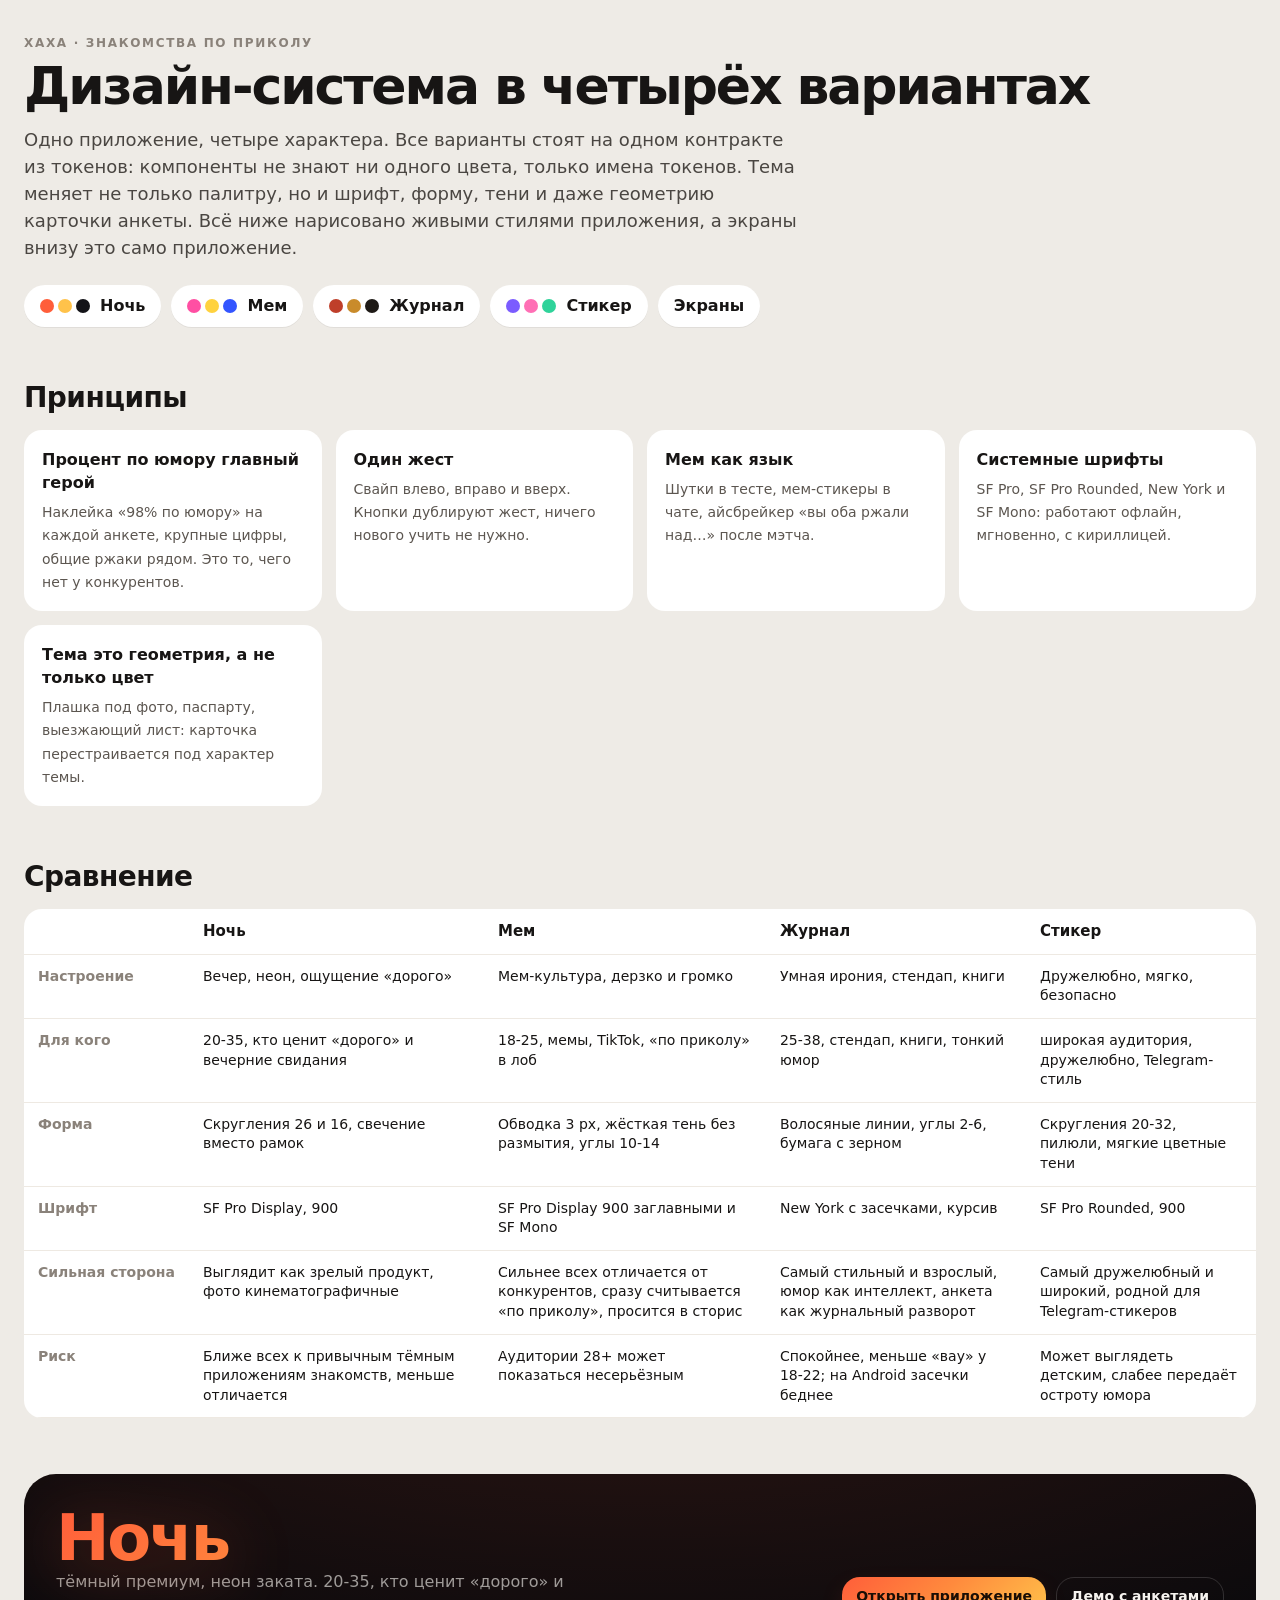
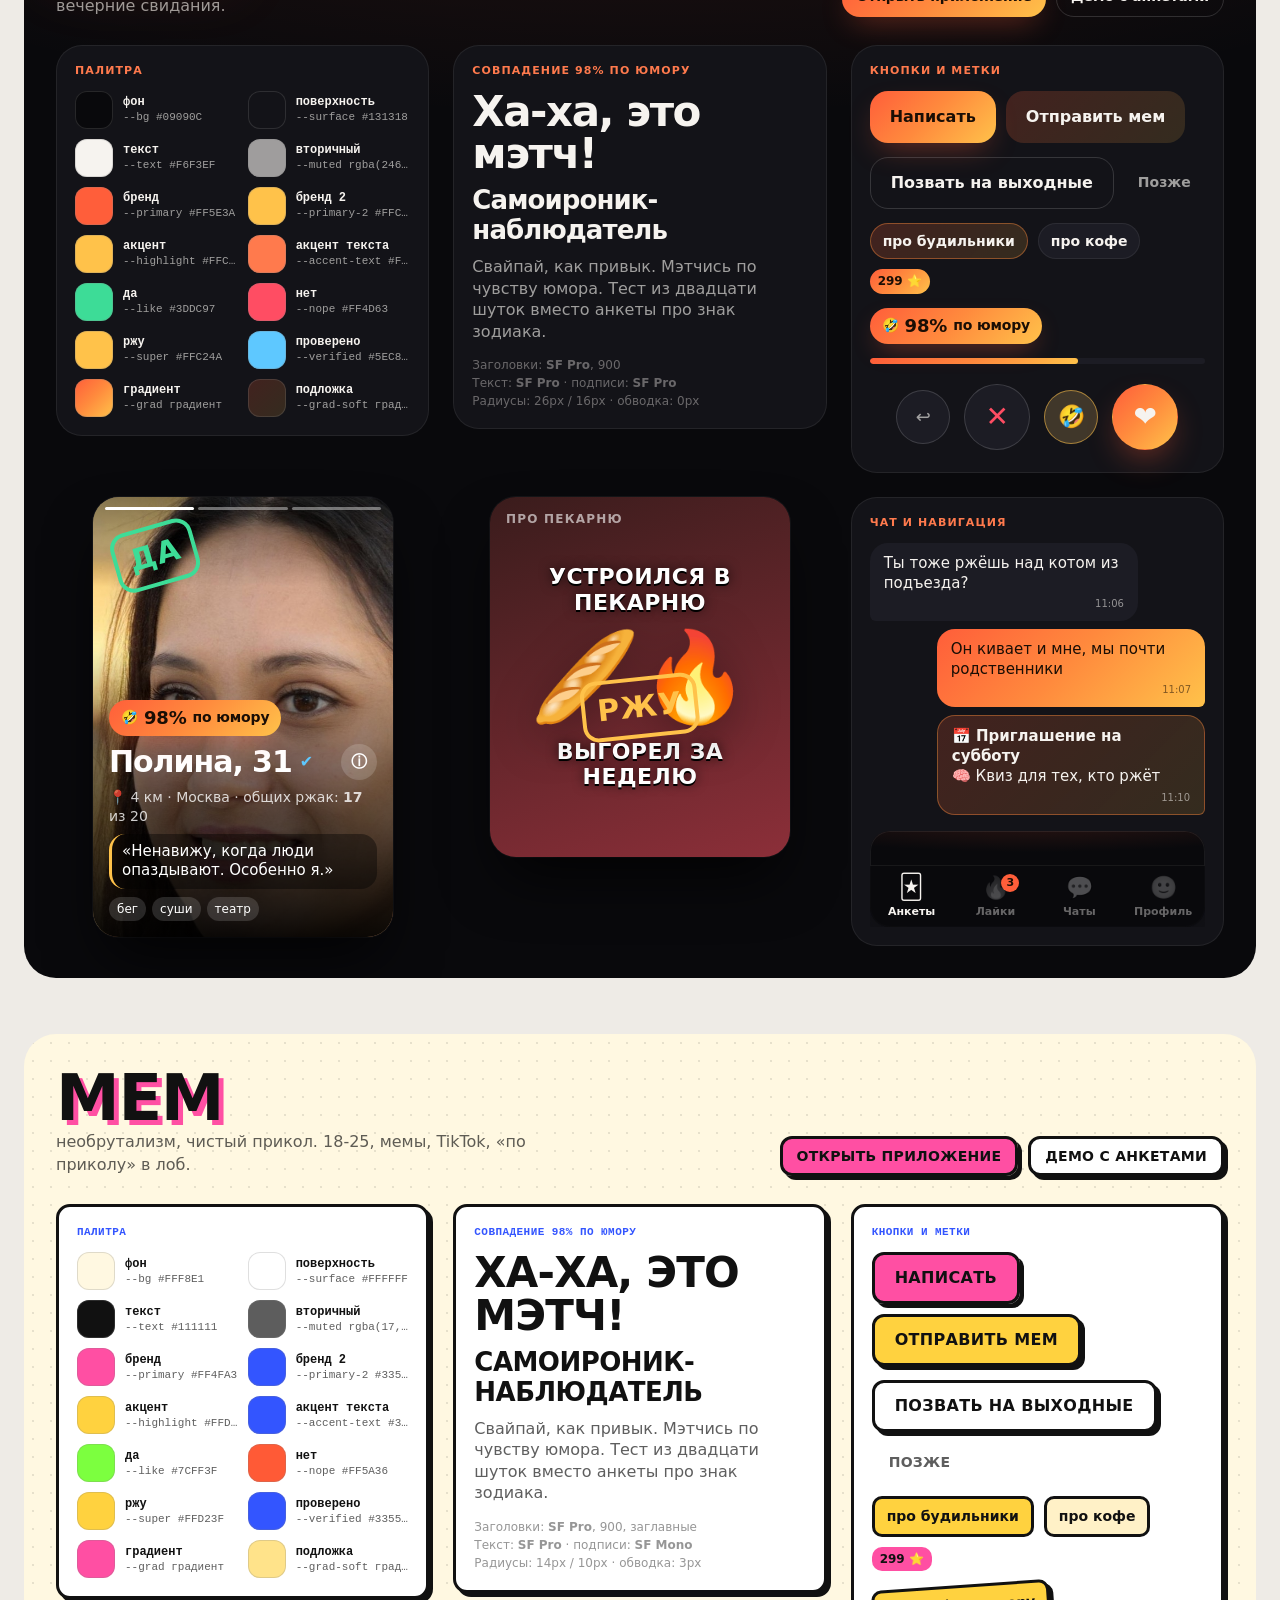
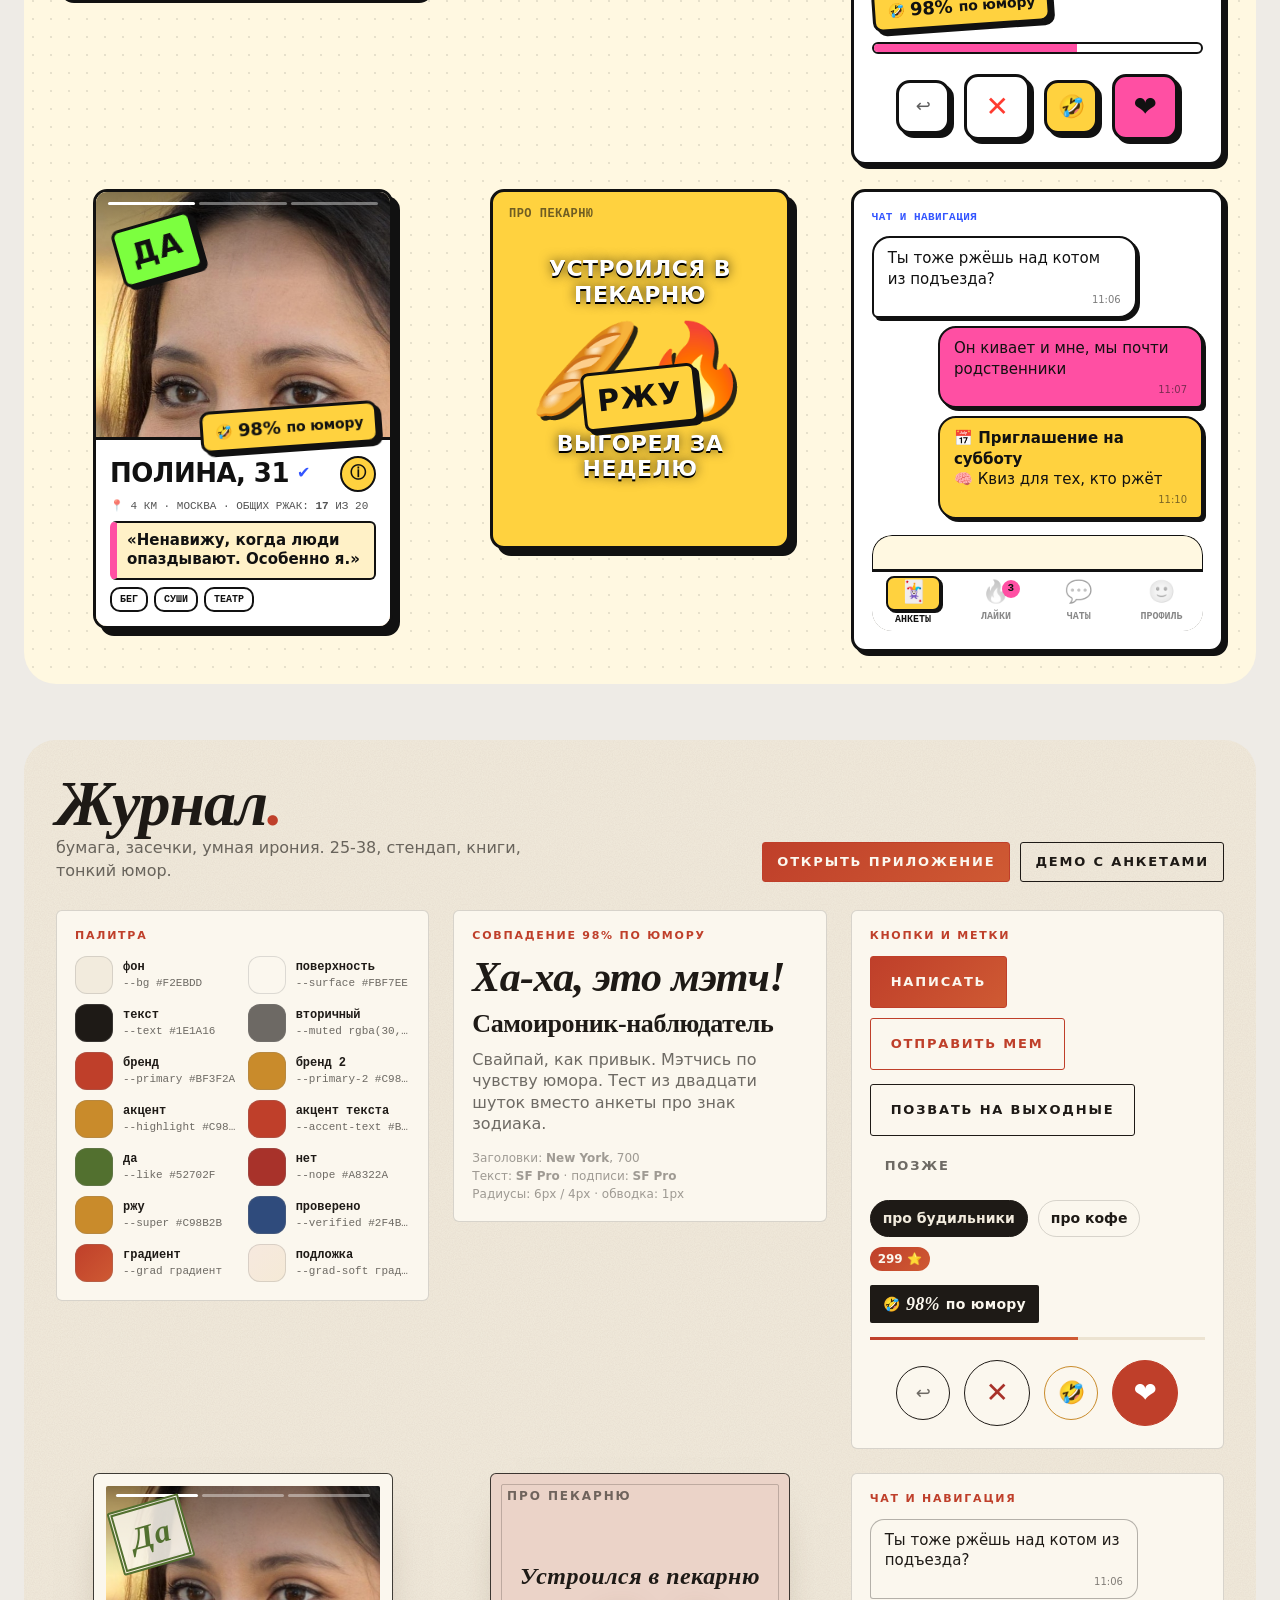
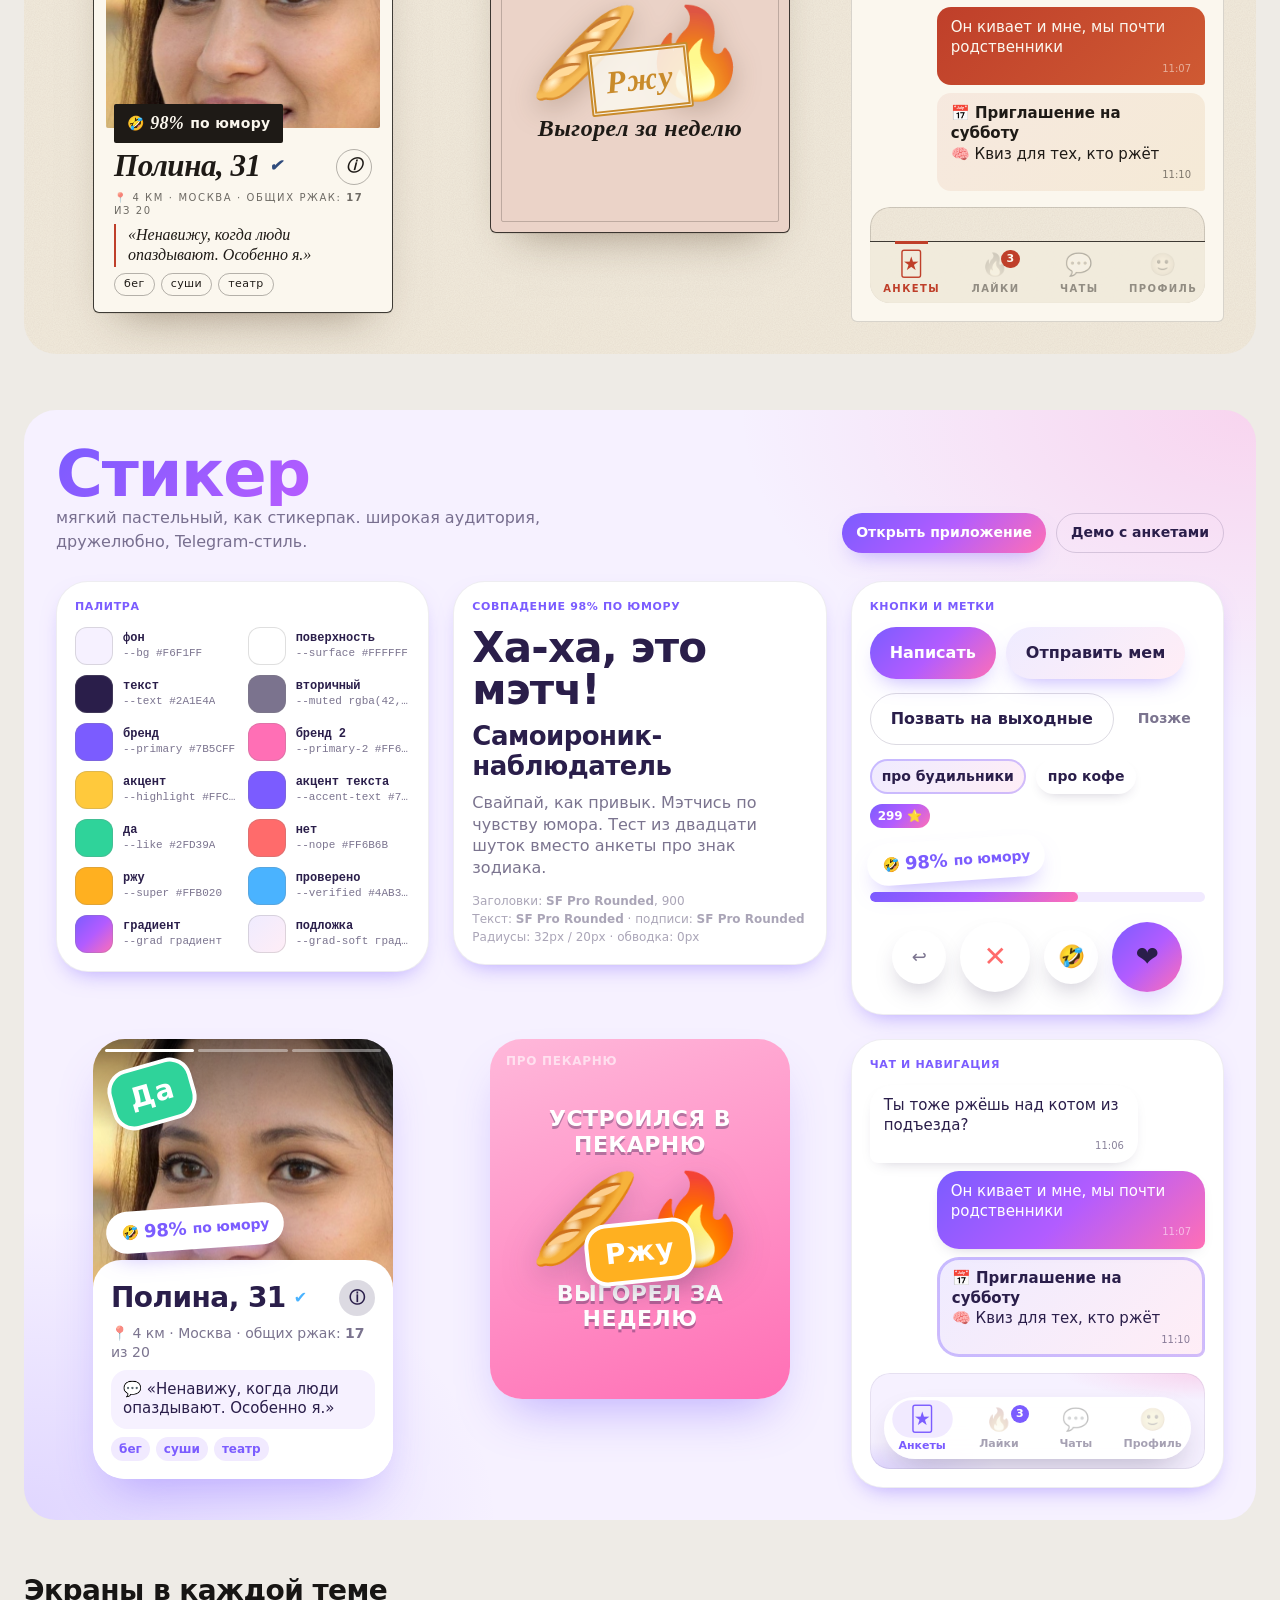
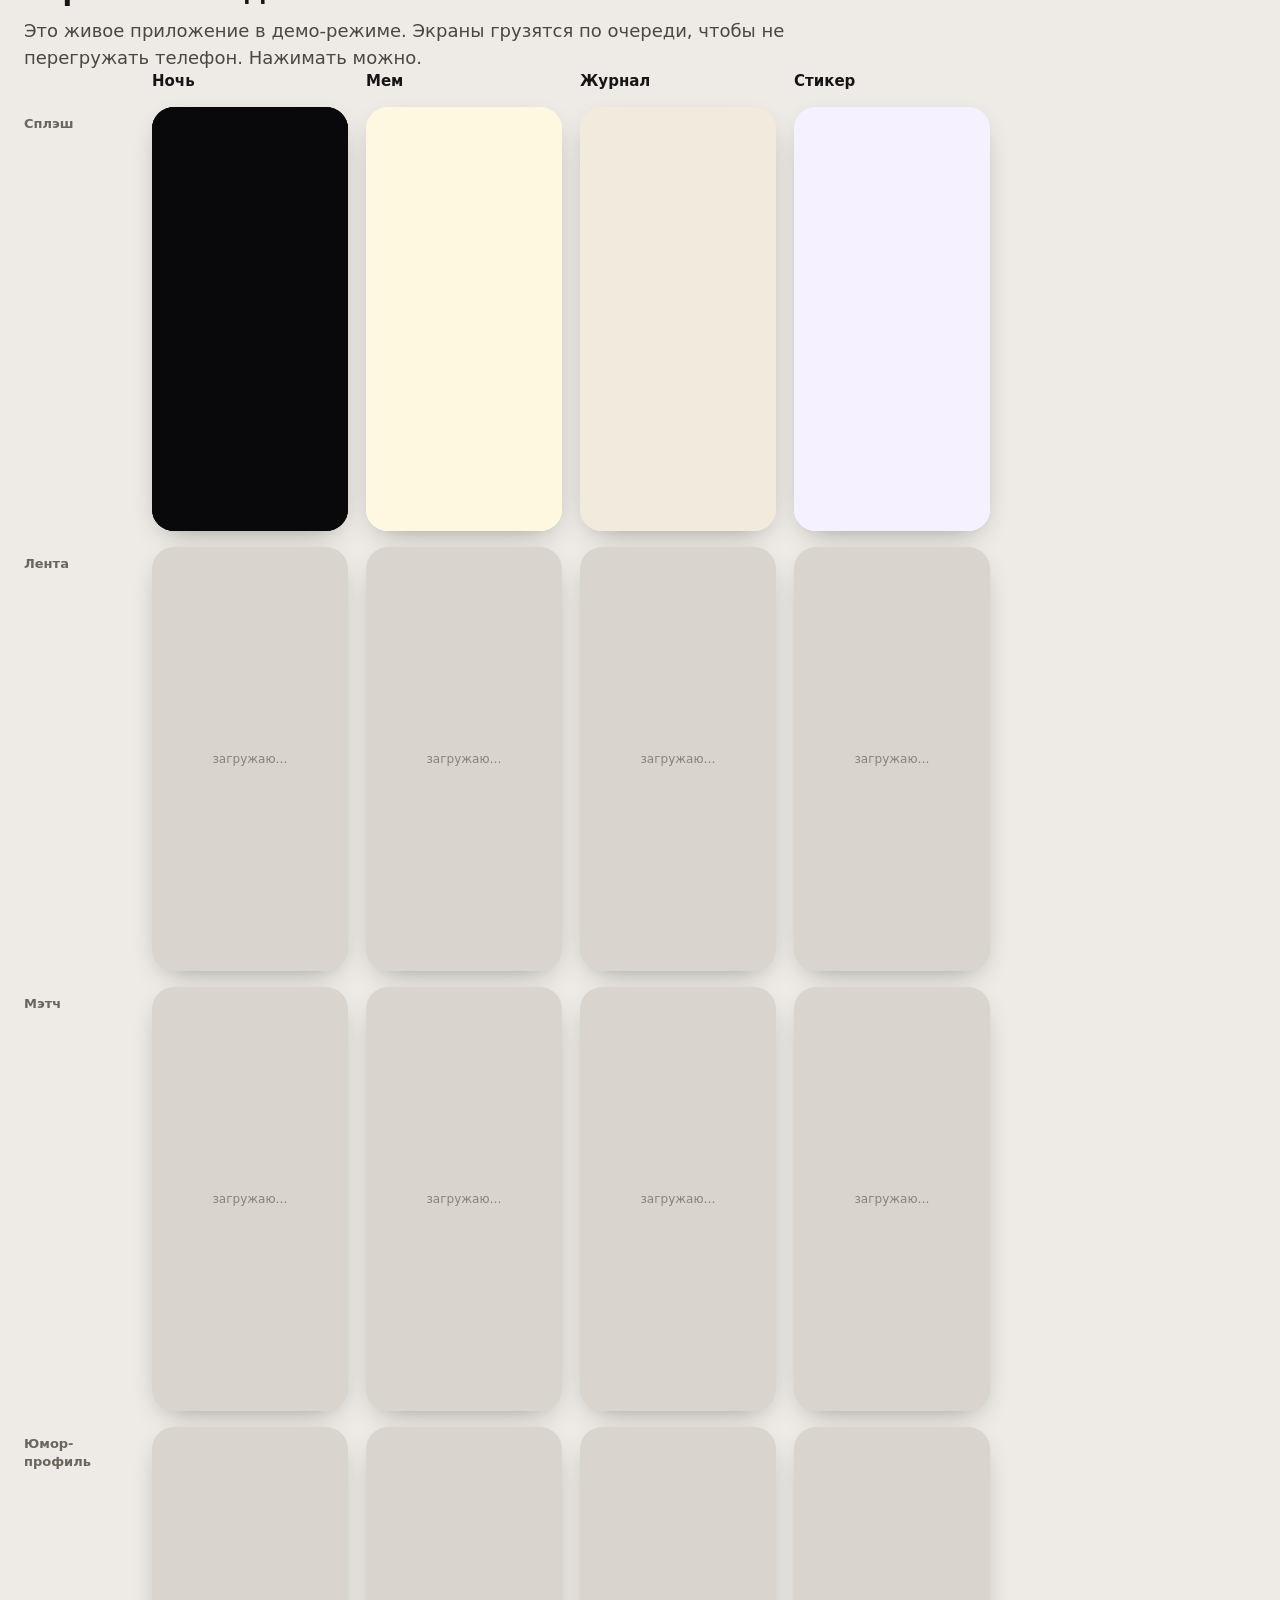
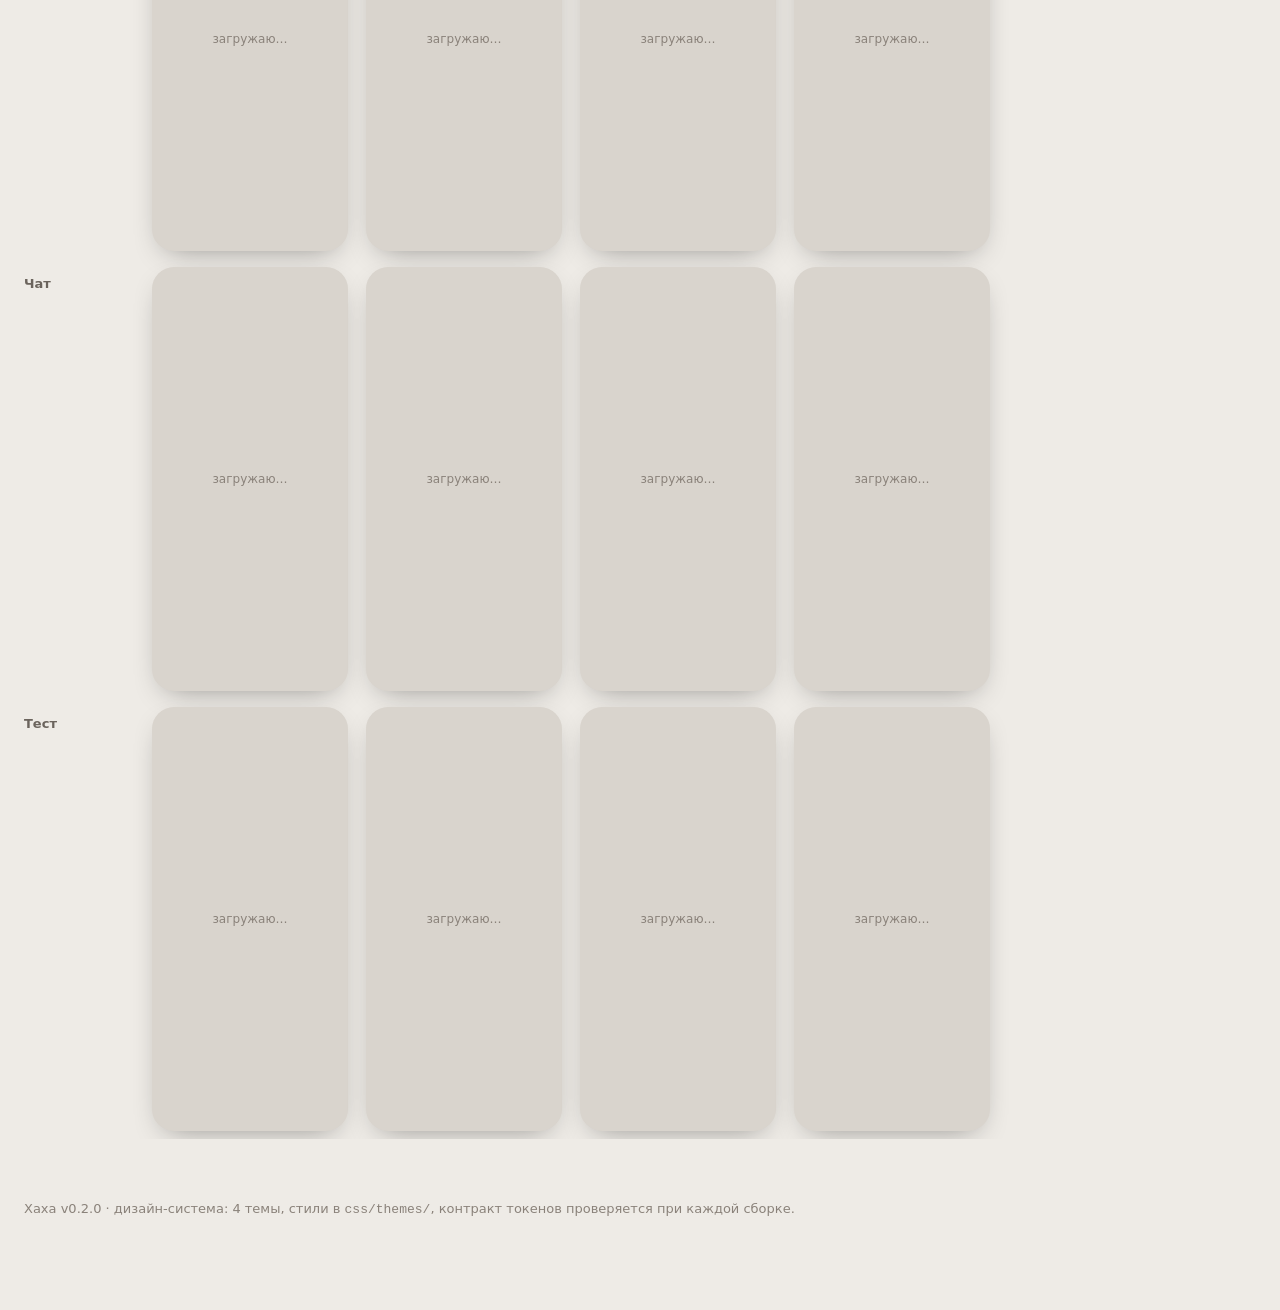
==== design.html @ 16ded565 "Хаха: прототип от 2026-09-23 11:52" ====
<!doctype html>
<html lang="ru" data-theme-auto="off">
<head>
<meta charset="utf-8">
<meta name="viewport" content="width=device-width, initial-scale=1">
<meta name="color-scheme" content="light">
<meta name="app-version" content="0.2.0">
<title>Хаха: дизайн-система</title>
<link rel="stylesheet" href="css/app.css">
<link rel="stylesheet" href="css/themes/night.css">
<link rel="stylesheet" href="css/themes/meme.css">
<link rel="stylesheet" href="css/themes/journal.css">
<link rel="stylesheet" href="css/themes/sticker.css">
<script src="js/theme.js"></script>
<style>
  /* Страница-витрина: сама страница нейтральная, темы живут на вложенных блоках [data-theme] */
  html, body { height: auto !important; overflow: auto !important; background: #EEEBE6; color: #171514; font-family: -apple-system, BlinkMacSystemFont, "SF Pro Text", "Inter", "Segoe UI", Roboto, system-ui, sans-serif; }
  .sg { max-width: 1320px; margin: 0 auto; padding: 36px 24px 90px; }
  .sg-head .kicker { font: 700 12px/1.2 -apple-system, system-ui, sans-serif; letter-spacing: 0.14em; text-transform: uppercase; color: #8A827A; }
  .sg-head .title { font: 900 52px/1 -apple-system, BlinkMacSystemFont, "SF Pro Display", system-ui, sans-serif; letter-spacing: -0.04em; margin: 10px 0 0; }
  .sg-lead { font-size: 18px; color: #4A4642; max-width: 780px; margin-top: 14px; line-height: 1.5; }
  .sg-nav { display: flex; flex-wrap: wrap; gap: 10px; margin-top: 24px; }
  .sg-nav a { display: inline-flex; align-items: center; gap: 10px; padding: 10px 16px; border-radius: 999px; background: #fff; color: inherit; text-decoration: none; font-weight: 700; box-shadow: 0 1px 0 rgba(0,0,0,.06); }
  .sg-nav a i { width: 14px; height: 14px; border-radius: 50%; display: inline-block; margin-left: -6px; box-shadow: 0 0 0 2px #fff; }
  .sg-nav a i:first-child { margin-left: 0; }
  .sg-block { margin-top: 56px; }
  .sg-h { font: 800 28px/1.1 -apple-system, BlinkMacSystemFont, "SF Pro Display", system-ui, sans-serif; letter-spacing: -0.02em; margin: 0 0 16px; }
  .sg-principles { display: grid; grid-template-columns: repeat(auto-fit, minmax(240px, 1fr)); gap: 14px; }
  .sg-principles div { background: #fff; border-radius: 18px; padding: 18px; line-height: 1.45; }
  .sg-principles b { display: block; font-size: 16px; margin-bottom: 6px; }
  .sg-principles span { color: #5C5650; font-size: 14px; }
  .sg-table-wrap { overflow-x: auto; background: #fff; border-radius: 18px; }
  .sg-table { border-collapse: collapse; width: 100%; min-width: 860px; font-size: 14px; line-height: 1.4; }
  .sg-table th, .sg-table td { padding: 12px 14px; text-align: left; vertical-align: top; border-bottom: 1px solid #EEE9E2; }
  .sg-table th { font-size: 12px; letter-spacing: 0.08em; text-transform: uppercase; color: #8A827A; font-weight: 700; }
  .sg-table td:first-child { color: #8A827A; font-weight: 600; white-space: nowrap; }
  .sg-table thead th { color: #171514; font-size: 15px; letter-spacing: 0; text-transform: none; }

  /* Блок одной темы */
  .sg-theme { margin-top: 56px; border-radius: 32px; padding: 32px; background-color: var(--bg); background-image: var(--bg-art); background-size: var(--bg-art-size, auto); color: var(--text); font-family: var(--font-body); overflow: hidden; }
  .sg-theme-head { display: flex; flex-wrap: wrap; align-items: flex-end; justify-content: space-between; gap: 16px; }
  .sg-theme-head .logo { font-size: 64px; }
  .sg-theme-head .meta { color: var(--muted); max-width: 520px; line-height: 1.45; }
  .sg-theme-head .open { display: flex; gap: 10px; flex-wrap: wrap; }
  .sg-grid { display: grid; grid-template-columns: repeat(auto-fit, minmax(290px, 1fr)); gap: 24px; margin-top: 28px; align-items: start; }
  .sg-card { background: var(--surface); border: max(1px, var(--bw)) solid var(--edge); border-radius: var(--radius); padding: 18px; box-shadow: var(--shadow-btn); }
  .sg-card > .eyebrow { display: block; font-size: 11px; font-weight: 800; color: var(--accent-text); margin-bottom: 12px; }
  .sg-swatches { display: grid; grid-template-columns: repeat(2, 1fr); gap: 10px; }
  .sg-sw { display: flex; align-items: center; gap: 10px; min-width: 0; }
  .sg-sw i { width: 38px; height: 38px; flex: none; border-radius: 12px; box-shadow: inset 0 0 0 1px rgba(128, 128, 128, 0.25); }
  .sg-sw > div { min-width: 0; }
  .sg-sw b { display: block; font-size: 12px; font-family: ui-monospace, "SF Mono", Menlo, monospace; font-weight: 600; }
  .sg-sw code { display: block; font-size: 11px; color: var(--muted); white-space: nowrap; overflow: hidden; text-overflow: ellipsis; font-family: ui-monospace, "SF Mono", Menlo, monospace; }
  .sg-spec h1 { font-size: 42px; line-height: 1.02; }
  .sg-spec h2 { font-size: 26px; margin-top: 10px; }
  .sg-spec p { margin-top: 10px; color: var(--muted); }
  .sg-spec .fonts { margin-top: 14px; font-size: 12px; color: var(--faint); line-height: 1.5; }
  .sg-row { display: flex; flex-wrap: wrap; gap: 10px; align-items: center; margin-bottom: 14px; }
  .sg-deck { position: relative; width: 100%; max-width: 300px; height: 440px; margin: 0 auto; }
  .sg-deck.q { height: 360px; }
  .sg-chat { display: flex; flex-direction: column; gap: 8px; }
  .sg-tabwrap { position: relative; height: 96px; border-radius: 20px; overflow: hidden; background-color: var(--bg); background-image: var(--bg-art); box-shadow: inset 0 0 0 1px var(--edge); }

  /* Матрица экранов */
  .sg-matrix-wrap { overflow-x: auto; padding-bottom: 8px; }
  .sg-matrix { display: grid; grid-template-columns: 110px repeat(4, 196px); gap: 16px 18px; align-items: start; min-width: 950px; }
  .sg-matrix .colh { font-weight: 800; font-size: 15px; display: flex; align-items: center; gap: 8px; }
  .sg-matrix .rowh { font-size: 13px; color: #6B645D; font-weight: 700; padding-top: 8px; }
  .sg-shot { position: relative; width: 196px; height: 424px; border-radius: 22px; overflow: hidden; background: #D9D4CD; box-shadow: 0 10px 30px -14px rgba(0, 0, 0, 0.45); }
  .sg-shot iframe { position: absolute; left: 0; top: 0; width: 390px; height: 844px; border: 0; transform: scale(0.5026); transform-origin: 0 0; }
  .sg-shot .wait { position: absolute; inset: 0; display: grid; place-items: center; color: #8A827A; font-size: 12px; }
  .sg-foot { margin-top: 60px; color: #8A827A; font-size: 13px; line-height: 1.6; }
  @media (max-width: 640px) { .sg-head .title { font-size: 38px; } .sg-theme { padding: 20px; border-radius: 24px; } }
</style>
</head>
<body>
<main class="sg">
  <header class="sg-head">
    <div class="kicker">Хаха · знакомства по приколу</div>
    <div class="title">Дизайн-система в четырёх вариантах</div>
    <p class="sg-lead">Одно приложение, четыре характера. Все варианты стоят на одном контракте из токенов: компоненты не знают ни одного цвета, только имена токенов. Тема меняет не только палитру, но и шрифт, форму, тени и даже геометрию карточки анкеты. Всё ниже нарисовано живыми стилями приложения, а экраны внизу это само приложение.</p>
    <nav class="sg-nav" id="sg-nav"></nav>
  </header>

  <section class="sg-block">
    <h2 class="sg-h">Принципы</h2>
    <div class="sg-principles">
      <div><b>Процент по юмору главный герой</b><span>Наклейка «98% по юмору» на каждой анкете, крупные цифры, общие ржаки рядом. Это то, чего нет у конкурентов.</span></div>
      <div><b>Один жест</b><span>Свайп влево, вправо и вверх. Кнопки дублируют жест, ничего нового учить не нужно.</span></div>
      <div><b>Мем как язык</b><span>Шутки в тесте, мем-стикеры в чате, айсбрейкер «вы оба ржали над…» после мэтча.</span></div>
      <div><b>Системные шрифты</b><span>SF Pro, SF Pro Rounded, New York и SF Mono: работают офлайн, мгновенно, с кириллицей.</span></div>
      <div><b>Тема это геометрия, а не только цвет</b><span>Плашка под фото, паспарту, выезжающий лист: карточка перестраивается под характер темы.</span></div>
    </div>
  </section>

  <section class="sg-block">
    <h2 class="sg-h">Сравнение</h2>
    <div class="sg-table-wrap"><table class="sg-table" id="sg-compare"></table></div>
  </section>

  <div id="sg-themes"></div>

  <section class="sg-block" id="screens">
    <h2 class="sg-h">Экраны в каждой теме</h2>
    <p class="sg-lead" style="margin-top:-6px">Это живое приложение в демо-режиме. Экраны грузятся по очереди, чтобы не перегружать телефон. Нажимать можно.</p>
    <div class="sg-matrix-wrap"><div class="sg-matrix" id="sg-matrix"></div></div>
  </section>

  <footer class="sg-foot" id="sg-foot"></footer>
</main>
<script>
(function () {
  'use strict';
  const THEMES = Haha.theme.THEMES;
  const esc = (s) => String(s == null ? '' : s).replace(/[&<>"']/g, (c) => ({ '&': '&amp;', '<': '&lt;', '>': '&gt;', '"': '&quot;', "'": '&#39;' }[c]));
  const PHOTO = (f) => 'assets/photos/' + f;
  const VERSION = (document.querySelector('meta[name="app-version"]') || {}).content || '';
  const META = {
    night: { mood: 'Вечер, неон, ощущение «дорого»', shape: 'Скругления 26 и 16, свечение вместо рамок', type: 'SF Pro Display, 900', strong: 'Выглядит как зрелый продукт, фото кинематографичные', risk: 'Ближе всех к привычным тёмным приложениям знакомств, меньше отличается' },
    meme: { mood: 'Мем-культура, дерзко и громко', shape: 'Обводка 3 px, жёсткая тень без размытия, углы 10-14', type: 'SF Pro Display 900 заглавными и SF Mono', strong: 'Сильнее всех отличается от конкурентов, сразу считывается «по приколу», просится в сторис', risk: 'Аудитории 28+ может показаться несерьёзным' },
    journal: { mood: 'Умная ирония, стендап, книги', shape: 'Волосяные линии, углы 2-6, бумага с зерном', type: 'New York с засечками, курсив', strong: 'Самый стильный и взрослый, юмор как интеллект, анкета как журнальный разворот', risk: 'Спокойнее, меньше «вау» у 18-22; на Android засечки беднее' },
    sticker: { mood: 'Дружелюбно, мягко, безопасно', shape: 'Скругления 20-32, пилюли, мягкие цветные тени', type: 'SF Pro Rounded, 900', strong: 'Самый дружелюбный и широкий, родной для Telegram-стикеров', risk: 'Может выглядеть детским, слабее передаёт остроту юмора' }
  };
  const SWATCHES = [
    ['--bg', 'фон'], ['--surface', 'поверхность'], ['--text', 'текст'], ['--muted', 'вторичный'],
    ['--primary', 'бренд'], ['--primary-2', 'бренд 2'], ['--highlight', 'акцент'], ['--accent-text', 'акцент текста'],
    ['--like', 'да'], ['--nope', 'нет'], ['--super', 'ржу'], ['--verified', 'проверено'],
    ['--grad', 'градиент'], ['--grad-soft', 'подложка']
  ];
  const SCREENS = [['splash', 'Сплэш'], ['feed', 'Лента'], ['match:p03', 'Мэтч'], ['result', 'Юмор-профиль'], ['chat:p03', 'Чат'], ['quiz', 'Тест']];
  const fontName = (stack) => {
    const f = (stack || '').split(',')[0].trim().replace(/"/g, '');
    return ({ 'ui-serif': 'New York', 'ui-rounded': 'SF Pro Rounded', '-apple-system': 'SF Pro', 'ui-monospace': 'SF Mono' })[f] || f;
  };
  const dots = (t) => t.swatch.map((c) => `<i style="background:${c}"></i>`).join('');

  document.getElementById('sg-nav').innerHTML = THEMES.map((t) => `<a href="#t-${t.id}">${dots(t)}<span>${esc(t.name)}</span></a>`).join('') + '<a href="#screens">Экраны</a>';

  const rows = [['Настроение', 'mood'], ['Для кого', null], ['Форма', 'shape'], ['Шрифт', 'type'], ['Сильная сторона', 'strong'], ['Риск', 'risk']];
  document.getElementById('sg-compare').innerHTML =
    `<thead><tr><th></th>${THEMES.map((t) => `<th>${esc(t.name)}</th>`).join('')}</tr></thead><tbody>` +
    rows.map(([label, key]) => `<tr><td>${label}</td>${THEMES.map((t) => `<td>${esc(key ? META[t.id][key] : t.audience)}</td>`).join('')}</tr>`).join('') + '</tbody>';

  document.getElementById('sg-themes').innerHTML = THEMES.map((t) => `
    <section class="sg-theme" id="t-${t.id}" data-theme="${t.id}">
      <div class="sg-theme-head">
        <div><div class="logo grad-text">${esc(t.name)}</div><p class="meta">${esc(t.tagline)}. ${esc(t.audience)}.</p></div>
        <div class="open">
          <a class="btn primary sm" href="index.html?theme=${t.id}" target="_blank" rel="noopener">Открыть приложение</a>
          <a class="btn ghost sm" href="index.html?theme=${t.id}&amp;demo=1&amp;screen=feed" target="_blank" rel="noopener">Демо с анкетами</a>
        </div>
      </div>
      <div class="sg-grid">
        <div class="sg-card"><span class="eyebrow">Палитра</span><div class="sg-swatches" data-swatches></div></div>
        <div class="sg-card sg-spec"><span class="eyebrow">Совпадение 98% по юмору</span>
          <h1>Ха-ха, это мэтч!</h1><h2>Самоироник-наблюдатель</h2>
          <p>Свайпай, как привык. Мэтчись по чувству юмора. Тест из двадцати шуток вместо анкеты про знак зодиака.</p>
          <div class="fonts" data-fonts></div>
        </div>
        <div class="sg-card"><span class="eyebrow">Кнопки и метки</span>
          <div class="sg-row"><button class="btn primary" type="button">Написать</button><button class="btn soft" type="button">Отправить мем</button></div>
          <div class="sg-row"><button class="btn ghost" type="button">Позвать на выходные</button><button class="btn link sm" type="button">Позже</button></div>
          <div class="sg-row"><span class="chip on">про будильники</span><span class="chip">про кофе</span><span class="badge grad">299 ⭐</span></div>
          <div class="sg-row"><span class="hbadge"><span>🤣</span><span class="n">98%</span><span>по юмору</span></span></div>
          <div class="progress" style="margin:6px 0 16px"><i style="width:62%"></i></div>
          <div class="actions" style="padding:4px 0"><button class="act undo" type="button">↩</button><button class="act big nope" type="button">✕</button><button class="act super" type="button">🤣</button><button class="act big like" type="button">❤️</button></div>
        </div>
        <div><div class="sg-deck">
          <div class="card" data-depth="0" style="--s-like:1">
            <div class="photo" style="background-image:url('${PHOTO('p06-1.jpg')}')"></div><div class="shade"></div>
            <div class="dots"><i class="on"></i><i></i><i></i></div>
            <div class="stamp like">Да</div>
            <div class="info">
              <span class="hbadge"><span>🤣</span><span class="n">98%</span><span>по юмору</span></span>
              <div class="name">Полина, 31 <span class="v">✔︎</span><button class="iconbtn infobtn" type="button">ⓘ</button></div>
              <div class="meta">📍 4 км · Москва · общих ржак: <b>17</b> из 20</div>
              <div class="joke">«Ненавижу, когда люди опаздывают. Особенно я.»</div>
              <div class="tagrow"><span>бег</span><span>суши</span><span>театр</span></div>
            </div>
          </div>
        </div></div>
        <div><div class="sg-deck q">
          <div class="card qcard bg3" data-depth="0" style="--s-super:1">
            <div class="topic">про пекарню</div>
            <div class="cap">Устроился в пекарню</div><div class="scene">🥖🔥</div><div class="cap">Выгорел за неделю</div>
            <div class="stamp super">Ржу</div>
          </div>
        </div></div>
        <div class="sg-card"><span class="eyebrow">Чат и навигация</span>
          <div class="sg-chat">
            <div class="bubble">Ты тоже ржёшь над котом из подъезда?<span class="t">11:06</span></div>
            <div class="bubble me">Он кивает и мне, мы почти родственники<span class="t">11:07</span></div>
            <div class="bubble date me"><b>📅 Приглашение на субботу</b>🧠 Квиз для тех, кто ржёт<span class="t">11:10</span></div>
          </div>
          <div class="sg-tabwrap" style="margin-top:16px"><nav class="tabbar">
            <button class="tab on" type="button"><span class="ico">🃏</span><span>Анкеты</span></button>
            <button class="tab" type="button"><span class="ico">🔥</span><span>Лайки</span><span class="dot">3</span></button>
            <button class="tab" type="button"><span class="ico">💬</span><span>Чаты</span></button>
            <button class="tab" type="button"><span class="ico">🙂</span><span>Профиль</span></button>
          </nav></div>
        </div>
      </div>
    </section>`).join('');

  // Палитра и шрифты читаются из живых токенов блока темы: страница не может разойтись с CSS
  document.querySelectorAll('.sg-theme').forEach((sec) => {
    const cs = getComputedStyle(sec);
    const val = (k) => cs.getPropertyValue(k).trim();
    sec.querySelector('[data-swatches]').innerHTML = SWATCHES.map(([k, label]) => {
      const v = val(k);
      const shown = v.startsWith('linear-gradient') ? 'градиент' : v;
      return `<div class="sg-sw"><i style="background:var(${k})"></i><div><b>${esc(label)}</b><code>${esc(k)} ${esc(shown)}</code></div></div>`;
    }).join('');
    sec.querySelector('[data-fonts]').innerHTML =
      `Заголовки: <b>${esc(fontName(val('--font-display')))}</b>, ${esc(val('--w-display'))}${val('--style-display') === 'italic' ? ', курсив' : ''}${val('--case-display') === 'uppercase' ? ', заглавные' : ''}<br>` +
      `Текст: <b>${esc(fontName(val('--font-body')))}</b> · подписи: <b>${esc(fontName(val('--font-label')))}</b><br>` +
      `Радиусы: ${esc(val('--radius'))} / ${esc(val('--radius-s'))} · обводка: ${esc(val('--bw'))}`;
  });

  // Матрица экранов: живое приложение в демо-режиме, фреймы грузятся по одному
  const grid = document.getElementById('sg-matrix');
  let html = '<div></div>' + THEMES.map((t) => `<div class="colh">${esc(t.name)}</div>`).join('');
  SCREENS.forEach(([scr, label]) => {
    html += `<div class="rowh">${esc(label)}</div>` + THEMES.map((t) =>
      `<div class="sg-shot"><div class="wait">загружаю…</div><iframe title="${esc(t.name)}: ${esc(label)}" data-src="index.html?embed=1&amp;demo=1&amp;theme=${t.id}&amp;screen=${encodeURIComponent(scr)}"></iframe></div>`).join('');
  });
  grid.innerHTML = html;
  const frames = [...grid.querySelectorAll('iframe')];
  let started = false, i = 0;
  const next = () => {
    if (i >= frames.length) { document.documentElement.setAttribute('data-matrix', 'done'); return; }
    const f = frames[i++];
    f.addEventListener('load', () => { const w = f.parentNode.querySelector('.wait'); if (w) w.remove(); setTimeout(next, 120); }, { once: true });
    f.src = f.dataset.src;
  };
  const start = () => { if (!started) { started = true; next(); } };
  if ('IntersectionObserver' in window) {
    const io = new IntersectionObserver((es) => { if (es.some((e) => e.isIntersecting)) { io.disconnect(); start(); } }, { rootMargin: '600px' });
    io.observe(document.getElementById('screens'));
  } else start();

  document.getElementById('sg-foot').innerHTML = `Хаха ${esc(VERSION ? 'v' + VERSION : '')} · дизайн-система: ${THEMES.length} темы, стили в <code>css/themes/</code>, контракт токенов проверяется при каждой сборке.`;
})();
</script>
</body>
</html>
---- css/app.css ----
/* «Хаха»: базовые стили. Компоненты берут цвет, форму, объём и шрифты ТОЛЬКО из токенов.
   Токены задают темы в css/themes/*.css (контракт: design/README.md, проверка: scripts/lint_tokens.js).
   Здесь нет ни одного цвета бренда: только структура и поведение. Офлайн, системные шрифты. */
:root {
  --tab-h: 62px;
  --tab-gap: 0px;
  --app-h: 100dvh;
  --safe-t: env(safe-area-inset-top, 0px);
  --safe-b: env(safe-area-inset-bottom, 0px);
  --ease: cubic-bezier(0.2, 0.8, 0.2, 1);
  --spring: cubic-bezier(0.34, 1.56, 0.64, 1);
}

* { box-sizing: border-box; -webkit-tap-highlight-color: transparent; }
[hidden] { display: none !important; }
html, body {
  margin: 0; padding: 0;
  background: var(--bg); color: var(--text);
  font-family: var(--font-body); font-size: 16px; line-height: 1.35;
  overscroll-behavior: none; -webkit-text-size-adjust: 100%;
}
body { height: var(--app-h); overflow: hidden; }
button, input, textarea, select { font: inherit; color: inherit; }
button { touch-action: manipulation; cursor: pointer; }
img { max-width: 100%; display: block; }

/* Сцена и рамка телефона (только на большом экране) */
#stage { height: 100%; width: 100%; display: flex; align-items: center; justify-content: center; gap: 40px; }
#phone { position: relative; width: 100%; height: 100%; overflow: hidden; background: var(--bg); }
#theme-dock { display: none; }
@media (min-width: 500px) and (min-height: 900px) {
  #stage { background: var(--frame-bg); }
  #phone {
    width: 390px; height: 844px; border-radius: 48px; flex: none;
    border: 10px solid var(--frame-edge); box-shadow: 0 40px 100px rgba(0, 0, 0, 0.45), inset 0 0 0 1px rgba(255, 255, 255, 0.06);
  }
  #phone::before {
    content: ""; position: absolute; top: 10px; left: 50%; transform: translateX(-50%);
    width: 120px; height: 30px; background: var(--frame-edge); border-radius: 0 0 20px 20px; z-index: 50; pointer-events: none;
  }
  #phone { --safe-t: 44px; --safe-b: 20px; }
}
@media (min-width: 900px) and (min-height: 900px) {
  html:not(.embed) #theme-dock { display: flex; }
}

/* Док тем рядом с телефоном: для показа с ноутбука */
#theme-dock { flex-direction: column; gap: 10px; width: 220px; }
#theme-dock .dock-title { font: 700 12px/1.2 -apple-system, system-ui, sans-serif; letter-spacing: 0.12em; text-transform: uppercase; color: rgba(128, 128, 128, 0.9); margin-bottom: 4px; }
#theme-dock button {
  display: flex; align-items: center; gap: 12px; padding: 10px 12px; border-radius: 16px; text-align: left;
  border: 1px solid rgba(128, 128, 128, 0.25); background: rgba(255, 255, 255, 0.06); color: inherit;
  font: 600 14px/1.25 -apple-system, system-ui, sans-serif; transition: transform 0.15s var(--ease), border-color 0.15s;
}
#theme-dock button:hover { transform: translateX(3px); }
#theme-dock button.on { border-color: currentColor; background: rgba(255, 255, 255, 0.14); }
#theme-dock .sw { display: flex; flex: none; }
#theme-dock .sw i { width: 16px; height: 16px; border-radius: 50%; margin-left: -5px; box-shadow: 0 0 0 2px rgba(0, 0, 0, 0.15); }
#theme-dock .sw i:first-child { margin-left: 0; }
#theme-dock small { display: block; font-weight: 500; opacity: 0.65; font-size: 12px; }
#theme-dock a { font: 600 13px/1.2 -apple-system, system-ui, sans-serif; color: inherit; opacity: 0.75; margin-top: 6px; }

/* Экраны */
#app { position: absolute; inset: 0; }
.screen {
  position: absolute; inset: 0; display: none; flex-direction: column; overflow: hidden;
  background-color: var(--bg); background-image: var(--bg-art); background-size: var(--bg-art-size, auto); padding-top: var(--safe-t);
}
.screen.on { display: flex; animation: push 0.28s var(--ease); }
.screen.leaving { display: flex; animation: pop 0.22s var(--ease) forwards; pointer-events: none; z-index: 2; }
.screen.on.tabin { animation: fade 0.18s var(--ease); }
.screen.tabroot.on { padding-bottom: calc(var(--tab-h) + var(--safe-b) + var(--tab-gap)); }
.scroll { flex: 1; min-height: 0; overflow-y: auto; -webkit-overflow-scrolling: touch; overscroll-behavior: contain; }
.pad { padding: 0 16px; }
.center { display: flex; flex-direction: column; align-items: center; justify-content: center; text-align: center; }

@keyframes push { from { transform: translateX(28px); opacity: 0; } to { transform: none; opacity: 1; } }
@keyframes pop { to { transform: translateX(28px); opacity: 0; } }
@keyframes fade { from { opacity: 0; } to { opacity: 1; } }
@keyframes scaleIn { from { transform: scale(0.88); opacity: 0; } to { transform: none; opacity: 1; } }
@keyframes rise { from { transform: translateY(16px); opacity: 0; } to { transform: none; opacity: 1; } }
@keyframes pulse { 0%, 100% { transform: scale(1); } 50% { transform: scale(1.06); } }
@keyframes blink { 0%, 80%, 100% { opacity: 0.25; } 40% { opacity: 1; } }
@keyframes confetti { 0% { transform: translateY(-20px) rotate(0); opacity: 1; } 100% { transform: translateY(640px) rotate(540deg); opacity: 0; } }
@keyframes wobble { 0%, 100% { transform: rotate(var(--badge-rot)); } 50% { transform: rotate(calc(var(--badge-rot) * -1)); } }
@media (prefers-reduced-motion: reduce) { *, *::before, *::after { animation: none !important; transition: none !important; } }

/* Типографика: дисплейный шрифт и подписи задаёт тема */
h1, h2, h3 { margin: 0; }
h1 { font-size: 30px; line-height: 1.08; }
h2 { font-size: 22px; line-height: 1.15; }
h3 { font-size: 17px; }
h1, h2, .logo, .title-big, .feedtop .brand, .card .name, .price, .display {
  font-family: var(--font-display); font-weight: var(--w-display);
  letter-spacing: var(--track-display); text-transform: var(--case-display); font-style: var(--style-display);
}
h3, .topbar .ttl { font-family: var(--font-display); font-weight: var(--w-title); letter-spacing: -0.01em; }
p { margin: 0; }
.muted { color: var(--muted); }
.faint { color: var(--faint); }
.small { font-size: 13px; }
.tiny { font-size: 11px; }
.grad-text { background: var(--grad); -webkit-background-clip: text; background-clip: text; color: transparent; }
.logo { font-size: 58px; line-height: 1; }
.eyebrow, .qnum, .qhint, .qcard .topic, .qcard .dlg .who, .likert-labels, .dock-title {
  font-family: var(--font-label); text-transform: var(--case-label); letter-spacing: var(--track-label);
}

/* Верхняя панель */
.topbar { display: flex; align-items: center; gap: 8px; min-height: 52px; padding: 4px 8px; }
.topbar .ttl { flex: 1; text-align: center; font-size: 17px; }
.topbar .spacer { width: 44px; }
.iconbtn {
  width: 44px; height: 44px; border-radius: var(--radius-s); border: 0; background: transparent; color: var(--text);
  display: grid; place-items: center; font-size: 20px;
}
.iconbtn:active { background: var(--surface-2); }

/* Кнопки */
.btn {
  display: inline-flex; align-items: center; justify-content: center; gap: 8px;
  min-height: 52px; padding: 0 20px; border-radius: var(--radius-btn); border: var(--bw) solid var(--bc);
  font-weight: 700; font-size: 16px; color: var(--text); background: var(--surface-2);
  box-shadow: var(--shadow-btn); transition: transform 0.14s var(--ease), box-shadow 0.14s var(--ease), opacity 0.14s;
}
.btn:active { transform: var(--press); }
.btn.primary { background: var(--grad); color: var(--on-primary); }
.btn.ghost { background: transparent; border: max(1px, var(--bw)) solid var(--edge-2); box-shadow: none; }
.btn.soft { background: var(--grad-soft); color: var(--text); }
a.btn { text-decoration: none; }
.btn.block { width: 100%; }
.btn.sm { min-height: 40px; padding: 0 14px; font-size: 14px; }
.btn[disabled] { opacity: 0.4; pointer-events: none; }
.btn.tg { background: #2AABEE; color: #fff; }
.btn.link { background: transparent; border-color: transparent; box-shadow: none; color: var(--muted); text-decoration: none; }
.row { display: flex; gap: 10px; align-items: center; }
.row.wrap { flex-wrap: wrap; }
.stack { display: flex; flex-direction: column; gap: 12px; }
.grow { flex: 1; min-width: 0; }

/* Поля */
.field { display: flex; flex-direction: column; gap: 8px; }
.label { font-size: 13px; color: var(--muted); font-weight: 600; }
.input, textarea.input {
  width: 100%; min-height: 52px; padding: 12px 16px; border-radius: var(--radius-s); border: max(1px, var(--bw)) solid var(--edge);
  background: var(--surface); color: var(--text); font-size: 16px; outline: none;
}
.input:focus { border-color: var(--primary); }
.input::placeholder { color: var(--faint); }
textarea.input { min-height: 96px; resize: none; }
.seg { display: flex; gap: 6px; padding: 4px; border-radius: var(--radius-s); background: var(--surface); border: var(--bw) solid var(--bc); }
.seg button { flex: 1; min-height: 44px; border: 0; border-radius: calc(var(--radius-s) - 3px); background: transparent; color: var(--muted); font-weight: 700; }
.seg button.on { background: var(--surface-3); color: var(--text); }
.chips { display: flex; flex-wrap: wrap; gap: 8px; }
.chip {
  display: inline-flex; align-items: center; gap: 6px; padding: 8px 12px; border-radius: var(--radius-chip);
  background: var(--surface-2); border: max(1px, var(--bw)) solid var(--edge); font-size: 14px; font-weight: 600; color: var(--text);
}
.chip.on { background: var(--grad-soft); border-color: var(--tint); }
.chip.tiny { padding: 4px 9px; font-size: 12px; }
.slider { width: 100%; accent-color: var(--primary); height: 44px; }

/* Прогресс */
.progress { height: 6px; border-radius: 999px; background: var(--surface-2); overflow: hidden; }
.progress > i { display: block; height: 100%; background: var(--grad); border-radius: 999px; transition: width 0.3s var(--ease); }

/* Карточки-контейнеры */
.panel { background: var(--surface); border: max(1px, var(--bw)) solid var(--edge); border-radius: var(--radius); padding: 16px; }
.panel.soft { background: var(--grad-soft); border-color: var(--tint); }
.list { display: flex; flex-direction: column; }
.item {
  display: flex; align-items: center; gap: 12px; padding: 12px 0; border-bottom: 1px solid var(--edge); min-height: 64px;
  background: transparent; border-left: 0; border-right: 0; border-top: 0; width: 100%; text-align: left; color: var(--text);
}
.item:last-child { border-bottom: 0; }
.ava {
  width: 52px; height: 52px; border-radius: 50%; background: var(--surface-3) center/cover no-repeat; flex: none;
  border: 2px solid var(--surface-3);
}
.ava.lg { width: 96px; height: 96px; }
.ava.xl { width: 120px; height: 120px; border: 4px solid var(--bg); }
.ava.ring { border: 2px solid transparent; background-clip: padding-box; box-shadow: 0 0 0 2px var(--primary); }
.badge {
  display: inline-flex; align-items: center; gap: 4px; padding: 4px 8px; border-radius: var(--radius-chip);
  font-size: 12px; font-weight: 800; background: var(--surface-3); color: var(--text);
}
.badge.grad { background: var(--grad); color: var(--on-primary); }
.badge.ok { background: color-mix(in srgb, var(--ok) 18%, transparent); color: var(--ok); }
.dot { min-width: 18px; height: 18px; padding: 0 5px; border-radius: 999px; background: var(--primary); color: var(--on-primary); font-size: 11px; font-weight: 800; display: grid; place-items: center; }

/* Таббар */
.tabbar {
  position: absolute; left: 0; right: 0; bottom: 0; z-index: 10;
  height: calc(var(--tab-h) + var(--safe-b)); padding-bottom: var(--safe-b);
  display: flex; background: var(--tab-bg); backdrop-filter: blur(18px) saturate(1.4); -webkit-backdrop-filter: blur(18px) saturate(1.4);
  border-top: var(--tab-border);
}
.tabbar[hidden] { display: none; }
.tab {
  position: relative; flex: 1; display: flex; flex-direction: column; align-items: center; justify-content: center; gap: 2px;
  border: 0; background: transparent; color: var(--tab-fg); font-size: 11px; font-weight: 700;
}
.tab .ico { font-size: 22px; filter: grayscale(1) opacity(0.7); transition: transform 0.2s var(--spring); }
.tab.on { color: var(--tab-on); }
.tab.on .ico { filter: none; transform: translateY(-1px) scale(1.1); }
.tab .dot { position: absolute; top: 8px; left: calc(50% + 6px); }

/* Тост */
#toast {
  position: absolute; left: 16px; right: 16px; bottom: calc(var(--tab-h) + var(--safe-b) + var(--tab-gap) + 14px); z-index: 30;
  padding: 12px 16px; border-radius: var(--radius-s); background: var(--surface-3); color: var(--text); font-weight: 600; font-size: 14px;
  border: var(--bw) solid var(--bc); box-shadow: var(--shadow-pop); opacity: 0; transform: translateY(8px); transition: opacity 0.2s, transform 0.2s; pointer-events: none;
}
#toast.on { opacity: 1; transform: none; }

/* Сплэш */
.splash { justify-content: space-between; padding-bottom: calc(24px + var(--safe-b)); }
.splash .hero { flex: 1; display: flex; flex-direction: column; align-items: center; justify-content: center; gap: 12px; text-align: center; padding: 0 24px; }
/* Витрина на сплэше: три анкеты веером и процент совпадения. Показывает фишку с первого экрана */
.splash .teaser { position: relative; width: 262px; height: 214px; margin-bottom: 8px; }
.splash .teaser i {
  position: absolute; top: 20px; width: 116px; height: 154px; border-radius: var(--radius-s);
  background: var(--surface-2) center/cover no-repeat; border: max(4px, var(--bw)) solid var(--surface); box-shadow: var(--shadow-card);
}
.splash .teaser i:nth-child(1) { left: 0; transform: rotate(-11deg); }
.splash .teaser i:nth-child(2) { left: 69px; top: 0; width: 124px; height: 168px; z-index: 2; animation: float 3.4s ease-in-out infinite; }
.splash .teaser i:nth-child(3) { right: 0; transform: rotate(11deg); }
.splash .teaser .hbadge { position: absolute; left: 50%; bottom: 0; z-index: 3; transform: translateX(-50%) rotate(var(--badge-rot)); font-size: 15px; }
@keyframes float { 0%, 100% { transform: translateY(0); } 50% { transform: translateY(-6px); } }
.splash .tagline { font-size: 18px; color: var(--muted); }
.splash .cta { display: flex; flex-direction: column; gap: 10px; padding: 0 20px; }
.splash .legal { text-align: center; font-size: 11px; color: var(--faint); padding: 12px 24px 0; }

/* Онбординг */
.ob { padding-bottom: calc(16px + var(--safe-b)); }
.ob .head { padding: 8px 16px 4px; }
.ob .body { flex: 1; overflow-y: auto; padding: 8px 16px; display: flex; flex-direction: column; gap: 16px; }
.ob .foot { padding: 8px 16px 0; }
.photo-grid { display: grid; grid-template-columns: repeat(3, 1fr); gap: 8px; }
.photo-grid button {
  aspect-ratio: 3 / 4; border-radius: var(--radius-s); border: 2px solid transparent; background: var(--surface-2) center/cover no-repeat; padding: 0;
  position: relative; overflow: hidden;
}
.photo-grid button.on { border-color: var(--primary); }
.photo-grid button .num { position: absolute; top: 6px; left: 6px; }
.photo-grid button.upload { display: grid; place-items: center; color: var(--muted); font-size: 13px; font-weight: 700; border: 1px dashed var(--edge-2); }

/* Колода и карточки */
.deckwrap { flex: 1; min-height: 0; display: flex; flex-direction: column; }
.deck {
  position: relative; flex: 1; margin: 6px 16px 16px; min-height: 0;
  touch-action: none; overscroll-behavior: contain; user-select: none; -webkit-user-select: none; -webkit-touch-callout: none;
}
.card {
  position: absolute; inset: 0; border-radius: var(--radius); overflow: hidden; background: var(--surface);
  border: var(--bw) solid var(--bc); box-shadow: var(--shadow-card); transform-origin: 50% 100%;
  --s-like: 0; --s-nope: 0; --s-super: 0;
}
.card[data-depth="0"] { z-index: 3; will-change: transform; }
.card[data-depth="1"] { z-index: 2; transform: translateY(calc(12px * (1 - var(--p, 0)))) scale(calc(0.96 + 0.04 * var(--p, 0))); opacity: calc(0.92 + 0.08 * var(--p, 0)); }
.card[data-depth="2"] { z-index: 1; transform: translateY(calc(24px - 12px * var(--p, 0))) scale(calc(0.92 + 0.04 * var(--p, 0))); opacity: 0.7; }
.card.settle { transition: transform 0.25s var(--ease), opacity 0.25s; }
.card .photo { position: absolute; inset: 0; background: var(--surface-2) center/cover no-repeat; pointer-events: none; overflow: hidden; }
.card .photo::after { content: ""; position: absolute; inset: 0 0 auto 0; height: 90px; background: linear-gradient(rgba(0, 0, 0, 0.42), transparent); }
.card .shade { position: absolute; inset: 0; background: var(--photo-shade); pointer-events: none; }
.card .dots { position: absolute; top: 10px; left: 12px; right: 12px; display: flex; gap: 4px; pointer-events: none; z-index: 2; }
.card .dots i { flex: 1; height: 3px; border-radius: 3px; background: rgba(255, 255, 255, 0.4); }
.card .dots i.on { background: #fff; }
.card .info { position: absolute; left: 16px; right: 16px; bottom: 16px; display: flex; flex-direction: column; gap: 8px; pointer-events: none; color: var(--on-photo); }
.card .name { font-size: 28px; display: flex; align-items: center; gap: 8px; line-height: 1.05; }
.card .name .v { font-size: 16px; color: var(--verified); }
.card .infobtn { width: 36px; height: 36px; font-size: 16px; margin-left: auto; pointer-events: auto; border-radius: 50%; color: var(--on-photo); background: color-mix(in srgb, var(--on-photo) 16%, transparent); }
.iconbtn.onphoto { background: rgba(0, 0, 0, 0.42); color: #fff; }
.card .meta { color: var(--on-photo); opacity: 0.8; font-size: 14px; }
.card .joke { font-size: 15px; line-height: 1.3; color: var(--on-photo); background: var(--joke-bg); padding: 8px 10px; border-radius: var(--radius-s); border-left: 3px solid var(--highlight); }
.card .tagrow { display: flex; gap: 6px; flex-wrap: wrap; }
.card .tagrow span { font-size: 12px; padding: 4px 8px; border-radius: var(--radius-chip); background: var(--tag-bg); }
.hbadge {
  display: inline-flex; align-items: center; gap: 6px; padding: 6px 12px; border-radius: var(--radius-chip);
  background: var(--badge-bg); color: var(--badge-fg); font-weight: 900; font-size: 14px; letter-spacing: -0.01em; width: max-content;
  border: var(--bw) solid var(--bc); transform: rotate(var(--badge-rot)); box-shadow: var(--shadow-btn);
}
.hbadge .n { font-size: 18px; font-family: var(--font-display); }
.stamp {
  position: absolute; top: 28px; padding: 6px 12px; border: 4px solid; border-radius: var(--radius-s);
  font-family: var(--font-display); font-size: 30px; font-weight: 900; letter-spacing: 0.04em; text-transform: uppercase; pointer-events: none; z-index: 4;
}
.stamp.like { left: 20px; color: var(--like); border-color: var(--like); transform: rotate(-16deg); opacity: var(--s-like); }
.stamp.nope { right: 20px; color: var(--nope); border-color: var(--nope); transform: rotate(16deg); opacity: var(--s-nope); }
.stamp.super { left: 50%; top: auto; bottom: 120px; transform: translateX(-50%) rotate(-6deg); color: var(--super); border-color: var(--super); opacity: var(--s-super); }
.card .tapzone { position: absolute; inset: 0; z-index: 3; }
.deck .empty { position: absolute; inset: 0; display: flex; flex-direction: column; align-items: center; justify-content: center; gap: 12px; text-align: center; padding: 24px; color: var(--muted); }

.actions { display: flex; align-items: center; justify-content: center; gap: 14px; padding: 12px 0 8px; }
.act {
  width: 54px; height: 54px; border-radius: 50%; border: max(1px, var(--bw)) solid var(--edge-2); background: var(--surface-2); color: var(--text);
  display: grid; place-items: center; font-size: 22px; box-shadow: var(--shadow-btn); transition: transform 0.18s var(--spring), box-shadow 0.15s;
}
.act:active { transform: scale(0.88); }
.act.big { width: 66px; height: 66px; font-size: 28px; }
.act.like { background: var(--grad); border-color: transparent; }
.act.nope { color: var(--nope); }
.act.super { background: color-mix(in srgb, var(--super) 16%, var(--surface-2)); border-color: color-mix(in srgb, var(--super) 55%, transparent); }
.act.undo { font-size: 18px; color: var(--muted); }
.act[disabled] { opacity: 0.35; }

/* Карточки теста на юмор */
.qcard { display: flex; flex-direction: column; align-items: center; justify-content: center; padding: 28px 22px; text-align: center; gap: 18px; }
.qcard .txt { font-size: 24px; font-weight: 700; line-height: 1.25; letter-spacing: -0.01em; text-wrap: balance; }
.qcard .txt.s { font-size: 20px; }
.qcard .dlg { display: flex; flex-direction: column; gap: 12px; width: 100%; text-align: left; }
.qcard .dlg .ln { display: flex; gap: 10px; align-items: flex-start; }
.qcard .dlg .who { font-size: 12px; font-weight: 800; opacity: 0.7; padding-top: 5px; min-width: 62px; }
.qcard .dlg .say { font-size: 20px; font-weight: 700; line-height: 1.25; }
.qcard .scene { font-size: 88px; line-height: 1; filter: drop-shadow(0 12px 24px rgba(0, 0, 0, 0.3)); }
.qcard .cap { font-size: 22px; font-weight: 900; text-transform: uppercase; letter-spacing: 0.02em; line-height: 1.15; color: #fff; text-shadow: 0 2px 0 #000, 0 0 12px rgba(0, 0, 0, 0.7); }
.qcard .topic { position: absolute; top: 14px; left: 16px; font-size: 12px; font-weight: 700; opacity: 0.6; }
.bg1 { background: var(--q1); color: var(--q1-fg, var(--q-fg)); }
.bg2 { background: var(--q2); color: var(--q2-fg, var(--q-fg)); }
.bg3 { background: var(--q3); color: var(--q3-fg, var(--q-fg)); }
.bg4 { background: var(--q4); color: var(--q4-fg, var(--q-fg)); }
.bg5 { background: var(--q5); color: var(--q5-fg, var(--q-fg)); }
.bg6 { background: var(--q6); color: var(--q6-fg, var(--q-fg)); }
.qhint { display: flex; justify-content: space-between; padding: 4px 24px 0; font-size: 12px; color: var(--faint); font-weight: 700; }
.qactions { display: flex; justify-content: center; gap: 12px; padding: 12px 16px 4px; }
.qbtn {
  flex: 1; max-width: 120px; min-height: 60px; border-radius: var(--radius-btn); border: max(1px, var(--bw)) solid var(--edge-2); background: var(--surface-2);
  display: flex; flex-direction: column; align-items: center; justify-content: center; gap: 2px; font-size: 12px; font-weight: 700; color: var(--muted);
  box-shadow: var(--shadow-btn); transition: transform 0.18s var(--spring);
}
.qbtn b { font-size: 26px; line-height: 1; }
.qbtn.rzh { background: var(--grad-soft); border-color: color-mix(in srgb, var(--super) 55%, transparent); color: var(--text); }
.qbtn:active { transform: scale(0.92); }

/* Вопросы о стиле */
.likert { display: flex; gap: 6px; }
.likert button { flex: 1; min-height: 52px; border-radius: var(--radius-s); border: max(1px, var(--bw)) solid var(--edge); background: var(--surface); font-weight: 800; font-size: 16px; color: var(--muted); }
.likert button.on { background: var(--grad); border-color: transparent; color: var(--on-primary); }
.likert-labels { display: flex; justify-content: space-between; font-size: 10px; color: var(--faint); padding: 0 2px; }
.qnum { font-size: 12px; font-weight: 800; color: var(--accent-text); }

/* Радар и результат */
.radarwrap { display: flex; justify-content: center; }
.radar { max-width: 100%; height: auto; }
.legend { display: flex; gap: 14px; justify-content: center; font-size: 12px; color: var(--muted); }
.legend i { display: inline-block; width: 10px; height: 10px; border-radius: 3px; margin-right: 6px; vertical-align: -1px; }
.axisbars { display: flex; flex-direction: column; gap: 8px; }
.axisbar { display: grid; grid-template-columns: 96px 1fr 36px; align-items: center; gap: 10px; font-size: 13px; }
.axisbar .bar { height: 8px; border-radius: 999px; background: var(--surface-2); overflow: hidden; }
.axisbar .bar i { display: block; height: 100%; background: var(--grad); border-radius: 999px; }
.axisbar .val { text-align: right; color: var(--muted); font-weight: 700; }
.title-big { font-size: 30px; line-height: 1.05; }

/* Лента: баннер шутки дня */
.banner {
  display: flex; align-items: center; gap: 12px; margin: 4px 16px 0; padding: 10px 12px; border-radius: var(--radius-s);
  background: var(--grad-soft); border: max(1px, var(--bw)) solid var(--tint); color: var(--text); text-align: left; width: calc(100% - 32px);
}
.banner .em { font-size: 26px; }
.banner b { display: block; font-size: 14px; }
.banner span { font-size: 12px; color: var(--muted); }
.feedtop { display: flex; align-items: center; justify-content: space-between; padding: 6px 16px 0; }
.feedtop .brand { font-size: 24px; }

/* Профиль анкеты (person) */
.hero-photo { position: relative; height: 62%; min-height: 320px; background: var(--surface-2) center/cover no-repeat; }
.hero-photo .shade { position: absolute; inset: 0; background: linear-gradient(to top, var(--bg) 0%, color-mix(in srgb, var(--bg) 25%, transparent) 40%, transparent 70%); }
.hero-photo .topbar { position: absolute; top: var(--safe-t); left: 0; right: 0; }
.hero-photo .thumbs { position: absolute; right: 12px; bottom: 12px; display: flex; gap: 6px; }
.hero-photo .thumbs button { width: 44px; height: 56px; border-radius: 10px; border: 2px solid rgba(255, 255, 255, 0.5); background: center/cover no-repeat; padding: 0; }
.hero-photo .thumbs button.on { border-color: #fff; }
.section { display: flex; flex-direction: column; gap: 10px; padding: 14px 16px 0; }
.section h3 { display: flex; align-items: center; gap: 8px; }
.laughs { display: flex; flex-direction: column; gap: 8px; }
.laugh { display: flex; gap: 10px; align-items: flex-start; padding: 10px 12px; border-radius: var(--radius-s); background: var(--surface); border: max(1px, var(--bw)) solid var(--edge); font-size: 14px; }
.laugh .em { font-size: 18px; }
.laugh.both { border-color: color-mix(in srgb, var(--super) 50%, transparent); background: var(--grad-soft); }

/* Мэтч */
.match { position: absolute; inset: 0; display: flex; flex-direction: column; align-items: center; justify-content: center; gap: 14px; padding: 24px 20px calc(24px + var(--safe-b));
  background: radial-gradient(600px 400px at 50% 20%, var(--glow), transparent 70%), var(--bg); animation: scaleIn 0.35s var(--ease); text-align: center; overflow: hidden; }
.match .pair { display: flex; align-items: center; justify-content: center; margin-top: 8px; }
.match .pair .ava { margin: 0 -14px; }
.match .pair .heart { z-index: 2; font-size: 34px; background: var(--grad); width: 56px; height: 56px; border-radius: 50%; display: grid; place-items: center; box-shadow: 0 8px 24px var(--glow); }
.match h1 { font-size: 38px; }
.match .ice { width: 100%; text-align: left; }
.match .cta { width: 100%; display: flex; flex-direction: column; gap: 10px; margin-top: 6px; }
.confetti { position: absolute; top: -20px; width: 10px; height: 16px; border-radius: 3px; animation: confetti 2.6s linear forwards; }

/* Шиты и модалки */
#overlay { position: absolute; inset: 0; z-index: 20; display: none; }
#overlay.on { display: block; }
.dim { position: absolute; inset: 0; background: var(--overlay); animation: fade 0.2s; }
.sheet {
  position: absolute; left: 0; right: 0; bottom: 0; max-height: 90%; overflow-y: auto; -webkit-overflow-scrolling: touch;
  background: var(--surface); border-radius: calc(var(--radius) + 4px) calc(var(--radius) + 4px) 0 0; padding: 12px 16px calc(18px + var(--safe-b));
  border-top: var(--bw) solid var(--bc); box-shadow: var(--shadow-pop);
  transform: translateY(100%); transition: transform 0.32s var(--ease); display: flex; flex-direction: column; gap: 12px;
}
.sheet.in { transform: none; }
.sheet .grab { width: 40px; height: 4px; border-radius: 4px; background: var(--edge-2); margin: 0 auto 4px; }
.plan { display: flex; gap: 12px; align-items: center; padding: 12px; border-radius: var(--radius-s); border: max(1px, var(--bw)) solid var(--edge); background: var(--surface-2); text-align: left; color: var(--text); width: 100%; }
.plan.on { border-color: var(--primary); background: var(--grad-soft); }
.plan .em { font-size: 30px; }
.plan b { display: block; font-size: 15px; }
.plan span { display: block; font-size: 12px; color: var(--muted); }
.perk { display: flex; gap: 10px; align-items: center; padding: 8px 0; font-size: 15px; }
.perk .em { width: 28px; text-align: center; }
.starsheet { text-align: center; }
.price { font-size: 34px; }

/* Чаты */
.mrow { display: flex; gap: 12px; padding: 12px 16px 4px; overflow-x: auto; scrollbar-width: none; }
.mrow::-webkit-scrollbar { display: none; }
.mrow button { flex: none; display: flex; flex-direction: column; align-items: center; gap: 6px; background: transparent; border: 0; color: var(--text); font-size: 12px; font-weight: 700; width: 68px; }
.chatlist .item { padding: 12px 16px; }
.chatlist .name { font-weight: 800; display: flex; justify-content: space-between; gap: 8px; }
.chatlist .name span { font-size: 12px; color: var(--faint); font-weight: 600; }
.chatlist .last { font-size: 14px; color: var(--muted); white-space: nowrap; overflow: hidden; text-overflow: ellipsis; }
.chatlist .last.unread { color: var(--text); font-weight: 700; }
.chat { flex: 1; min-height: 0; display: flex; flex-direction: column; }
.chat .msgs { flex: 1; min-height: 0; overflow-y: auto; -webkit-overflow-scrolling: touch; padding: 12px 16px; display: flex; flex-direction: column; gap: 8px; }
.bubble { max-width: 80%; padding: 10px 14px; border-radius: 18px 18px 18px 6px; background: var(--surface-2); line-height: 1.35; font-size: 15px; animation: rise 0.2s var(--ease); border: var(--bw) solid var(--bc); }
.bubble.me { align-self: flex-end; background: var(--grad); color: var(--on-primary); border-radius: 18px 18px 6px 18px; }
.bubble.meme { background: var(--surface); border: max(1px, var(--bw)) solid color-mix(in srgb, var(--super) 45%, var(--bc)); }
.bubble.meme .mm { font-size: 13px; color: var(--muted); margin-top: 6px; }
.bubble.date { background: var(--grad-soft); border: max(1px, var(--bw)) solid var(--tint); }
.bubble.date b { display: block; }
.bubble.date.me, .bubble.meme.me { color: var(--text); }
.bubble .t { display: block; font-size: 10px; opacity: 0.55; margin-top: 4px; text-align: right; }
.typing { display: inline-flex; gap: 4px; padding: 12px 14px; }
.typing i { width: 7px; height: 7px; border-radius: 50%; background: var(--muted); animation: blink 1.2s infinite; }
.typing i:nth-child(2) { animation-delay: 0.2s; }
.typing i:nth-child(3) { animation-delay: 0.4s; }
.stickers { display: flex; gap: 8px; padding: 6px 12px; overflow-x: auto; scrollbar-width: none; }
.stickers::-webkit-scrollbar { display: none; }
.stickers button { flex: none; padding: 8px 12px; border-radius: var(--radius-chip); border: max(1px, var(--bw)) solid color-mix(in srgb, var(--super) 45%, var(--bc)); background: var(--surface); color: var(--text); font-size: 13px; font-weight: 600; max-width: 220px; white-space: nowrap; overflow: hidden; text-overflow: ellipsis; }
.composer { display: flex; gap: 8px; align-items: flex-end; padding: 8px 12px calc(10px + var(--safe-b)); border-top: 1px solid var(--edge); background: var(--bg); }
.composer .input { min-height: 46px; border-radius: 23px; padding: 12px 16px; }
.composer .send { width: 46px; height: 46px; border-radius: 50%; border: var(--bw) solid var(--bc); background: var(--grad); color: var(--on-primary); font-size: 20px; display: grid; place-items: center; flex: none; }
.datecard { margin: 4px 16px; }

/* Лайки */
.likegrid { display: grid; grid-template-columns: repeat(2, 1fr); gap: 10px; padding: 0 16px; }
.likegrid button { position: relative; aspect-ratio: 3 / 4; border-radius: var(--radius-s); border: var(--bw) solid var(--bc); padding: 0; overflow: hidden; background: var(--surface-2) center/cover no-repeat; color: #fff; box-shadow: var(--shadow-btn); }
.likegrid button .ph { position: absolute; inset: 0; background: center/cover no-repeat; }
.likegrid button.blur .ph { filter: blur(14px) saturate(1.2); transform: scale(1.1); }
.likegrid button .cap { position: absolute; left: 10px; right: 10px; bottom: 10px; text-align: left; font-weight: 800; font-size: 15px; text-shadow: 0 2px 8px rgba(0, 0, 0, 0.7); }
.likegrid button .lock { position: absolute; inset: 0; display: grid; place-items: center; font-size: 30px; }
.likegrid button .hb { position: absolute; top: 10px; left: 10px; }

/* Шутка дня */
.jotd-meme .jcap { font-size: 20px; font-weight: 900; text-transform: uppercase; line-height: 1.15; }
.jotd-meme .jhint { font-size: 11px; opacity: 0.72; }
.jotd-meme { border-radius: var(--radius); padding: 24px 20px; display: flex; flex-direction: column; align-items: center; gap: 14px; text-align: center; margin: 0 16px; border: var(--bw) solid var(--bc); box-shadow: var(--shadow-card); }
.caps { display: flex; flex-direction: column; gap: 8px; padding: 0 16px; }
.capitem { display: flex; gap: 10px; align-items: center; padding: 10px 12px; border-radius: var(--radius-s); background: var(--surface); border: max(1px, var(--bw)) solid var(--edge); text-align: left; width: 100%; color: var(--text); }
.capitem.mine { border-color: var(--tint); background: var(--grad-soft); }
.capitem .vote { flex: none; min-width: 56px; padding: 6px 10px; border-radius: var(--radius-chip); background: var(--surface-2); border: max(1px, var(--bw)) solid var(--edge-2); font-weight: 800; font-size: 13px; color: var(--text); }
.capitem .vote.on { background: var(--grad); color: var(--on-primary); border-color: transparent; }
.capitem .who { font-size: 12px; color: var(--faint); }
.rank { display: flex; align-items: center; gap: 10px; margin: 0 16px; padding: 12px; border-radius: var(--radius-s); background: var(--surface); border: max(1px, var(--bw)) solid var(--edge); }

/* Профиль */
.mehead { display: flex; flex-direction: column; align-items: center; gap: 8px; padding: 8px 16px 0; text-align: center; }
.settings .item { padding: 14px 0; font-weight: 600; }
.settings .item .em { width: 32px; font-size: 20px; text-align: center; }
.settings .item .chev { color: var(--faint); }
.version { text-align: center; font-size: 11px; color: var(--faint); padding: 16px 0 8px; }
.filters .field { padding: 6px 0; }
.rangeval { font-weight: 800; }

/* Выбор оформления в профиле: плитка рисуется в своей теме (data-theme на плитке) */
.themes { display: grid; grid-template-columns: 1fr 1fr; gap: 10px; }
.theme-tile {
  position: relative; display: flex; flex-direction: column; align-items: flex-start; gap: 8px; padding: 12px; min-height: 108px; text-align: left;
  background-color: var(--bg); background-image: var(--bg-art); background-size: var(--bg-art-size, auto); color: var(--text);
  border-radius: var(--radius-s); border: max(1px, var(--bw)) solid var(--edge-2); box-shadow: var(--shadow-btn);
}
.theme-tile .sw { display: flex; gap: 0; }
.theme-tile .sw i { width: 18px; height: 18px; border-radius: 50%; margin-left: -6px; border: 2px solid var(--bg); }
.theme-tile .sw i:first-child { margin-left: 0; }
.theme-tile b { font-family: var(--font-display); font-weight: var(--w-display); font-style: var(--style-display); text-transform: var(--case-display); font-size: 18px; letter-spacing: var(--track-display); }
.theme-tile small { font-size: 11px; color: var(--muted); line-height: 1.25; }
.theme-tile .check { position: absolute; top: 10px; right: 10px; width: 22px; height: 22px; border-radius: 50%; background: var(--grad); color: var(--on-primary); display: grid; place-items: center; font-size: 12px; font-weight: 900; }
.theme-tile.on { outline: 3px solid var(--primary); outline-offset: 2px; }

@media (hover: hover) {
  .btn:hover { filter: brightness(1.06); }
  .act:hover { transform: translateY(-2px); }
}
---- css/themes/night.css ----
/* Тема «Ночь»: тёмный премиум, неон заката. Тема по умолчанию (в :root). */
:root, [data-theme="night"] {
  color-scheme: dark;
  --bg: #09090C;
  --bg-art: radial-gradient(140% 55% at 50% -12%, rgba(255, 94, 58, 0.14), transparent 62%);
  --bg-art-size: auto;
  --surface: #131318;
  --surface-2: #1C1C24;
  --surface-3: #282833;
  --text: #F6F3EF;
  --muted: rgba(246, 243, 239, 0.62);
  --faint: rgba(246, 243, 239, 0.38);
  --edge: rgba(255, 255, 255, 0.07);
  --edge-2: rgba(255, 255, 255, 0.15);
  --overlay: rgba(0, 0, 0, 0.62);
  --primary: #FF5E3A;
  --primary-2: #FFC24A;
  --on-primary: #1A0E05;
  --grad: linear-gradient(135deg, #FF5E3A 0%, #FF8A3D 48%, #FFC24A 100%);
  --grad-soft: linear-gradient(135deg, rgba(255, 94, 58, 0.2), rgba(255, 194, 74, 0.14));
  --tint: rgba(255, 138, 61, 0.42);
  --glow: rgba(255, 94, 58, 0.42);
  --accent-text: #FF7A4D;
  --highlight: #FFC24A;
  --like: #3DDC97;
  --nope: #FF4D63;
  --super: #FFC24A;
  --ok: #3DDC97;
  --danger: #FF4D63;
  --verified: #5EC8FF;
  --r-me-1: #FF5E3A;
  --r-me-2: #FFC24A;
  --r-you-1: #8B6CFF;
  --r-you-2: #4DD0E1;
  --radius: 26px;
  --radius-s: 16px;
  --radius-btn: 18px;
  --radius-chip: 999px;
  --bw: 0px;
  --bc: transparent;
  --shadow-card: 0 30px 60px -14px rgba(0, 0, 0, 0.8), 0 0 0 1px rgba(255, 255, 255, 0.05);
  --shadow-btn: none;
  --shadow-pop: 0 18px 44px rgba(0, 0, 0, 0.6);
  --press: scale(0.97);
  --font-body: -apple-system, BlinkMacSystemFont, "SF Pro Text", "Inter", "Segoe UI", Roboto, system-ui, sans-serif;
  --font-display: -apple-system, BlinkMacSystemFont, "SF Pro Display", "Inter", "Segoe UI", Roboto, system-ui, sans-serif;
  --font-label: -apple-system, BlinkMacSystemFont, "SF Pro Text", "Inter", "Segoe UI", Roboto, system-ui, sans-serif;
  --w-display: 900;
  --w-title: 800;
  --track-display: -0.035em;
  --case-display: none;
  --style-display: normal;
  --case-label: uppercase;
  --track-label: 0.1em;
  --badge-bg: linear-gradient(135deg, #FF5E3A 0%, #FF8A3D 48%, #FFC24A 100%);
  --badge-fg: #1A0E05;
  --badge-rot: 0deg;
  --tab-bg: rgba(10, 10, 13, 0.72);
  --tab-border: 1px solid rgba(255, 255, 255, 0.06);
  --tab-fg: rgba(246, 243, 239, 0.4);
  --tab-on: #F6F3EF;
  --photo-shade: linear-gradient(to top, rgba(0, 0, 0, 0.94) 0%, rgba(0, 0, 0, 0.42) 42%, transparent 66%);
  --on-photo: #FFFFFF;
  --joke-bg: rgba(0, 0, 0, 0.4);
  --tag-bg: rgba(255, 255, 255, 0.14);
  --q1: linear-gradient(160deg, #2B1B3F 0%, #4A2C8C 100%);
  --q2: linear-gradient(160deg, #0F3D3E 0%, #1F7A7A 100%);
  --q3: linear-gradient(160deg, #3A1C1C 0%, #8C2F39 100%);
  --q4: linear-gradient(160deg, #1E2B4A 0%, #2F5DA8 100%);
  --q5: linear-gradient(160deg, #1A1A1D 0%, #3C3C46 100%);
  --q6: linear-gradient(160deg, #4A2E10 0%, #A0621C 100%);
  --q-fg: #FFFFFF;
  --frame-bg: radial-gradient(1200px 800px at 50% 30%, #231621 0%, #07070A 70%);
  --frame-edge: #1B1B22;
}

/* Структура «Ночи»: свечение акцента, стеклянный таббар, градиентный логотип с ореолом */
[data-theme="night"] .btn.primary { box-shadow: 0 12px 30px -10px var(--glow); }
[data-theme="night"] .hbadge { box-shadow: 0 10px 26px -8px var(--glow); }
[data-theme="night"] .act.like { box-shadow: 0 14px 32px -8px var(--glow); }
[data-theme="night"] .card .name { font-size: 30px; }
[data-theme="night"] .logo { filter: drop-shadow(0 10px 34px rgba(255, 94, 58, 0.4)); }
[data-theme="night"] .splash .teaser i { border-color: rgba(255, 255, 255, 0.14); }
[data-theme="night"] .splash .teaser .hbadge { box-shadow: 0 14px 36px -6px var(--glow); }
[data-theme="night"] .composer { background: rgba(9, 9, 12, 0.9); backdrop-filter: blur(12px); -webkit-backdrop-filter: blur(12px); }
---- css/themes/meme.css ----
/* Тема «Мем»: необрутализм. Толстая чёрная обводка, жёсткая тень без размытия, плоские кислотные цвета,
   заглавные буквы, моноширинные подписи. Информация об анкете в белой плашке, бейдж наклеен наискось. */
[data-theme="meme"] {
  color-scheme: light;
  --bg: #FFF8E1;
  --bg-art: radial-gradient(rgba(17, 17, 17, 0.1) 1.1px, transparent 1.4px);
  --bg-art-size: 18px 18px;
  --surface: #FFFFFF;
  --surface-2: #FFF1C7;
  --surface-3: #FFE38A;
  --text: #111111;
  --muted: rgba(17, 17, 17, 0.68);
  --faint: rgba(17, 17, 17, 0.44);
  --edge: #111111;
  --edge-2: #111111;
  --overlay: rgba(17, 17, 17, 0.55);
  --primary: #FF4FA3;
  --primary-2: #3355FF;
  --on-primary: #111111;
  --grad: linear-gradient(#FF4FA3, #FF4FA3);
  --grad-soft: linear-gradient(#FFE38A, #FFE38A);
  --tint: #111111;
  --glow: rgba(255, 79, 163, 0.35);
  --accent-text: #3355FF;
  --highlight: #FFD23F;
  --like: #7CFF3F;
  --nope: #FF5A36;
  --super: #FFD23F;
  --ok: #1FAF4B;
  --danger: #FF3B30;
  --verified: #3355FF;
  --r-me-1: #FF4FA3;
  --r-me-2: #FF4FA3;
  --r-you-1: #3355FF;
  --r-you-2: #3355FF;
  --radius: 14px;
  --radius-s: 10px;
  --radius-btn: 12px;
  --radius-chip: 10px;
  --bw: 3px;
  --bc: #111111;
  --shadow-card: 7px 7px 0 #111111;
  --shadow-btn: 4px 4px 0 #111111;
  --shadow-pop: 6px 6px 0 #111111;
  --press: translate(3px, 3px);
  --font-body: -apple-system, BlinkMacSystemFont, "SF Pro Text", "Inter", "Segoe UI", Roboto, system-ui, sans-serif;
  --font-display: -apple-system, BlinkMacSystemFont, "SF Pro Display", "Inter", "Arial Black", "Segoe UI", Roboto, system-ui, sans-serif;
  --font-label: ui-monospace, "SF Mono", "JetBrains Mono", Menlo, Consolas, monospace;
  --w-display: 900;
  --w-title: 900;
  --track-display: -0.02em;
  --case-display: uppercase;
  --style-display: normal;
  --case-label: uppercase;
  --track-label: 0.04em;
  --badge-bg: #FFD23F;
  --badge-fg: #111111;
  --badge-rot: -4deg;
  --tab-bg: #FFFFFF;
  --tab-border: 3px solid #111111;
  --tab-fg: rgba(17, 17, 17, 0.5);
  --tab-on: #111111;
  --photo-shade: linear-gradient(to top, rgba(0, 0, 0, 0.25), transparent 30%);
  --on-photo: #111111;
  --joke-bg: #FFF1C7;
  --tag-bg: #FFFFFF;
  --q1: #FF4FA3;
  --q2: #3355FF;
  --q3: #FFD23F;
  --q4: #7CFF3F;
  --q5: #111111;
  --q6: #FF8A3D;
  --q-fg: #FFFFFF;
  --q3-fg: #111111;
  --q4-fg: #111111;
  --q6-fg: #111111;
  --frame-bg: radial-gradient(rgba(17, 17, 17, 0.16) 1.3px, transparent 1.6px) 0 0 / 20px 20px, #FFD23F;
  --frame-edge: #111111;
}

/* Кнопки: заглавные, «нажатие» сдвигает кнопку в тень */
[data-theme="meme"] .btn, [data-theme="meme"] .qbtn { text-transform: uppercase; letter-spacing: 0.02em; font-weight: 900; }
[data-theme="meme"] .btn:active, [data-theme="meme"] .qbtn:active, [data-theme="meme"] .act:active { box-shadow: 1px 1px 0 #111; transform: translate(3px, 3px); }
[data-theme="meme"] .btn.ghost { border: 3px solid #111; background: #FFFFFF; box-shadow: 4px 4px 0 #111; }
[data-theme="meme"] .btn.soft { background: #FFD23F; }
[data-theme="meme"] .btn.tg { background: #2AABEE; color: #fff; }
[data-theme="meme"] .grad-text { background: none; -webkit-background-clip: border-box; background-clip: border-box; color: #111; -webkit-text-fill-color: #111; text-shadow: 3px 3px 0 #FF4FA3; }
[data-theme="meme"] .logo { font-size: 64px; text-shadow: 5px 5px 0 #FF4FA3; }
[data-theme="meme"] .splash .teaser i { border: 3px solid #111; box-shadow: 5px 5px 0 #111; }
[data-theme="meme"] .topbar .ttl { text-transform: uppercase; }

/* Анкета: фото сверху, белая плашка снизу, процент наклеен на стык */
[data-theme="meme"] .card .shade { background: none; }
[data-theme="meme"] .card .info { left: 0; right: 0; bottom: 0; padding: 16px 14px 14px; gap: 7px; background: #FFFFFF; border-top: 3px solid #111; }
[data-theme="meme"] .card .hbadge { position: absolute; top: -34px; right: 12px; }
[data-theme="meme"] .card .name { font-size: 26px; }
[data-theme="meme"] .card .meta { opacity: 1; color: rgba(17, 17, 17, 0.72); font-family: var(--font-label); font-size: 11px; text-transform: uppercase; }
[data-theme="meme"] .card .joke { border: 2px solid #111; border-left: 7px solid #FF4FA3; background: #FFF1C7; font-weight: 700; border-radius: 6px; }
[data-theme="meme"] .card .tagrow span { border: 2px solid #111; font-weight: 800; font-family: var(--font-label); text-transform: uppercase; font-size: 10px; }
[data-theme="meme"] .card .infobtn { background: #FFD23F; border: 2px solid #111; }

/* Штампы: цветная плашка с обводкой, а не контур */
[data-theme="meme"] .stamp { border: 3px solid #111; color: #111; box-shadow: 4px 4px 0 #111; border-radius: 8px; }
[data-theme="meme"] .stamp.like { background: var(--like); }
[data-theme="meme"] .stamp.nope { background: var(--nope); }
[data-theme="meme"] .stamp.super { background: var(--super); }

/* Кнопки действий: квадраты с тенью */
[data-theme="meme"] .act { border-radius: 14px; background: #FFFFFF; border: 3px solid #111; }
[data-theme="meme"] .act.like { background: #FF4FA3; border-color: #111; }
[data-theme="meme"] .act.super { background: #FFD23F; border-color: #111; }
[data-theme="meme"] .act.nope { color: #FF3B30; font-weight: 900; }

/* Тест на юмор */
[data-theme="meme"] .qcard .txt, [data-theme="meme"] .qcard .say { font-weight: 800; }
[data-theme="meme"] .qcard .scene { filter: drop-shadow(4px 4px 0 rgba(17, 17, 17, 0.9)); }
[data-theme="meme"] .qbtn.rzh { background: #FFD23F; border-color: #111; color: #111; }
[data-theme="meme"] .likert button.on { background: #FF4FA3; color: #111; border-color: #111; }

/* Поверхности с жёсткой тенью */
[data-theme="meme"] .chip { font-weight: 800; }
[data-theme="meme"] .chip.on { background: #FFD23F; border-color: #111; }
[data-theme="meme"] .panel, [data-theme="meme"] .laugh, [data-theme="meme"] .capitem, [data-theme="meme"] .rank,
[data-theme="meme"] .plan, [data-theme="meme"] .banner { box-shadow: 4px 4px 0 #111; }
[data-theme="meme"] .progress { height: 12px; border: 2px solid #111; background: #FFFFFF; border-radius: 6px; }
[data-theme="meme"] .progress > i { border-radius: 0; }
[data-theme="meme"] .axisbar .bar { border: 2px solid #111; height: 12px; }
[data-theme="meme"] .ava { border: 2px solid #111; }
[data-theme="meme"] .ava.xl { border: 3px solid #111; }

/* Таббар: плоская белая полоса, активная вкладка подчёркнута розовой плашкой */
[data-theme="meme"] .tabbar { backdrop-filter: none; -webkit-backdrop-filter: none; }
[data-theme="meme"] .tab { font-family: var(--font-label); text-transform: uppercase; font-size: 10px; font-weight: 800; }
[data-theme="meme"] .tab .ico { filter: grayscale(1) contrast(1.1) opacity(0.75); }
[data-theme="meme"] .tab.on .ico { filter: none; }
[data-theme="meme"] .tab.on .ico { background: #FFD23F; border: 2px solid #111; border-radius: 8px; padding: 1px 12px; box-shadow: 2px 2px 0 #111; transform: none; }

/* Мэтч: жёлтый фон в горошек, фото-наклейки наискось */
[data-theme="meme"] .match { background: radial-gradient(rgba(17, 17, 17, 0.16) 1.4px, transparent 1.8px) 0 0 / 16px 16px, #FFD23F; }
[data-theme="meme"] .match h1 { font-size: 42px; line-height: 0.95; }
[data-theme="meme"] .match .qnum { background: #111; color: #FFD23F; padding: 5px 10px; border-radius: 6px; }
[data-theme="meme"] .match .pair .ava { border: 3px solid #111; box-shadow: 5px 5px 0 #111; border-radius: 16px; }
[data-theme="meme"] .match .pair .ava:first-child { transform: rotate(-6deg); }
[data-theme="meme"] .match .pair .ava:last-child { transform: rotate(6deg); }
[data-theme="meme"] .match .pair .heart { border: 3px solid #111; box-shadow: 4px 4px 0 #111; background: #FF4FA3; }
[data-theme="meme"] .match p.muted { color: #111; font-weight: 700; }

/* Чат */
[data-theme="meme"] .bubble { border: 2px solid #111; box-shadow: 3px 3px 0 #111; background: #FFFFFF; }
[data-theme="meme"] .bubble.me { background: #FF4FA3; }
[data-theme="meme"] .bubble.date { background: #FFD23F; }
[data-theme="meme"] .composer { border-top: 3px solid #111; background: #FFFFFF; }
[data-theme="meme"] .composer .send { box-shadow: 3px 3px 0 #111; border-radius: 12px; }
[data-theme="meme"] .composer .input { border-radius: 12px; }
[data-theme="meme"] .sheet { border: 3px solid #111; border-bottom: 0; }
---- css/themes/journal.css ----
/* Тема «Журнал»: бумага с зерном, засечки New York, тонкие чернильные линейки, терракота.
   Анкета как разворот журнала: фото в паспарту, подпись засечками, шутка курсивом. Для 25-38, умная ирония. */
[data-theme="journal"] {
  color-scheme: light;
  --bg: #F2EBDD;
  --bg-art: url("data:image/svg+xml;utf8,%3Csvg xmlns='http://www.w3.org/2000/svg' width='180' height='180'%3E%3Cfilter id='n'%3E%3CfeTurbulence type='fractalNoise' baseFrequency='0.85' numOctaves='2' stitchTiles='stitch'/%3E%3CfeColorMatrix values='0 0 0 0 0.24  0 0 0 0 0.18  0 0 0 0 0.12  0 0 0 0.1 0'/%3E%3C/filter%3E%3Crect width='100%25' height='100%25' filter='url(%23n)'/%3E%3C/svg%3E");
  --bg-art-size: 180px 180px;
  --surface: #FBF7EE;
  --surface-2: #ECE3D1;
  --surface-3: #E0D3BB;
  --text: #1E1A16;
  --muted: rgba(30, 26, 22, 0.64);
  --faint: rgba(30, 26, 22, 0.42);
  --edge: rgba(30, 26, 22, 0.16);
  --edge-2: rgba(30, 26, 22, 0.32);
  --overlay: rgba(30, 26, 22, 0.45);
  --primary: #BF3F2A;
  --primary-2: #C98B2B;
  --on-primary: #FBF7EE;
  --grad: linear-gradient(135deg, #BF3F2A 0%, #CF5A33 100%);
  --grad-soft: linear-gradient(135deg, rgba(191, 63, 42, 0.08), rgba(201, 139, 43, 0.12));
  --tint: rgba(191, 63, 42, 0.45);
  --glow: rgba(191, 63, 42, 0.16);
  --accent-text: #BF3F2A;
  --highlight: #C98B2B;
  --like: #52702F;
  --nope: #A8322A;
  --super: #C98B2B;
  --ok: #52702F;
  --danger: #A8322A;
  --verified: #2F4B7C;
  --r-me-1: #BF3F2A;
  --r-me-2: #C98B2B;
  --r-you-1: #2F4B7C;
  --r-you-2: #3C7A74;
  --radius: 6px;
  --radius-s: 4px;
  --radius-btn: 3px;
  --radius-chip: 999px;
  --bw: 1px;
  --bc: rgba(30, 26, 22, 0.85);
  --shadow-card: 0 1px 0 rgba(30, 26, 22, 0.08), 0 24px 44px -26px rgba(70, 45, 20, 0.5);
  --shadow-btn: none;
  --shadow-pop: 0 20px 40px -18px rgba(70, 45, 20, 0.4);
  --press: translateY(1px);
  --font-body: -apple-system, BlinkMacSystemFont, "SF Pro Text", "Inter", "Segoe UI", Roboto, system-ui, sans-serif;
  --font-display: ui-serif, "New York", "Iowan Old Style", Charter, Georgia, "Times New Roman", serif;
  --font-label: -apple-system, BlinkMacSystemFont, "SF Pro Text", "Inter", "Segoe UI", Roboto, system-ui, sans-serif;
  --w-display: 700;
  --w-title: 600;
  --track-display: -0.015em;
  --case-display: none;
  --style-display: normal;
  --case-label: uppercase;
  --track-label: 0.16em;
  --badge-bg: #1E1A16;
  --badge-fg: #FBF7EE;
  --badge-rot: 0deg;
  --tab-bg: rgba(242, 235, 221, 0.95);
  --tab-border: 1px solid rgba(30, 26, 22, 0.85);
  --tab-fg: rgba(30, 26, 22, 0.45);
  --tab-on: #BF3F2A;
  --photo-shade: none;
  --on-photo: #1E1A16;
  --joke-bg: transparent;
  --tag-bg: transparent;
  --q1: #E8DCC4;
  --q2: #D5DCC6;
  --q3: #EBD3C8;
  --q4: #D2DBE2;
  --q5: #1E1A16;
  --q6: #E8D2A2;
  --q-fg: #1E1A16;
  --q5-fg: #F2EBDD;
  --frame-bg: #E4DAC8;
  --frame-edge: #2A2420;
}

/* Заголовки: засечки, курсив для крупного, точка-терракота как в журнальной шапке */
[data-theme="journal"] h1, [data-theme="journal"] .title-big, [data-theme="journal"] .logo, [data-theme="journal"] .card .name { font-style: italic; }
[data-theme="journal"] .grad-text { background: none; -webkit-background-clip: border-box; background-clip: border-box; color: var(--text); -webkit-text-fill-color: currentColor; }
[data-theme="journal"] .logo { font-size: 66px; }
[data-theme="journal"] .logo::after, [data-theme="journal"] .feedtop .brand::after { content: "."; color: var(--primary); }
[data-theme="journal"] .title-big { font-size: 34px; }
[data-theme="journal"] .qnum { color: var(--primary); }

/* Кнопки: прямоугольные, капитель с разрядкой */
[data-theme="journal"] .btn { text-transform: uppercase; letter-spacing: 0.14em; font-size: 13px; font-weight: 600; }
[data-theme="journal"] .btn.primary { border-color: var(--primary); }
[data-theme="journal"] .btn.ghost { border: 1px solid var(--text); }
[data-theme="journal"] .btn.soft { background: transparent; border: 1px solid var(--primary); color: var(--primary); }
[data-theme="journal"] .btn.tg { border-color: #2AABEE; }

/* Анкета: паспарту. Фото в рамке, подпись под ним на бумаге */
[data-theme="journal"] .card:not(.qcard) { background: var(--surface); }
[data-theme="journal"] .splash .teaser i { border-color: #FFFDF7; border-radius: 2px; }
[data-theme="journal"] .card .photo { inset: 12px 12px 42% 12px; border-radius: 2px; }
[data-theme="journal"] .card .dots { top: 20px; left: 22px; right: 22px; }
[data-theme="journal"] .card .info { left: 20px; right: 20px; bottom: 16px; gap: 6px; }
[data-theme="journal"] .card .name { font-size: 31px; }
[data-theme="journal"] .card .meta { opacity: 1; color: var(--muted); font-size: 10px; text-transform: uppercase; letter-spacing: 0.16em; }
[data-theme="journal"] .card .joke { font-family: var(--font-display); font-style: italic; font-size: 16px; padding: 1px 0 1px 12px; border-left: 2px solid var(--primary); border-radius: 0; }
[data-theme="journal"] .card .tagrow span { border: 1px solid var(--edge-2); padding: 3px 9px; font-size: 11px; letter-spacing: 0.04em; }
[data-theme="journal"] .card .infobtn { border: 1px solid var(--edge-2); background: transparent; }
[data-theme="journal"] .hbadge { border-radius: 2px; font-weight: 600; letter-spacing: 0.02em; }
[data-theme="journal"] .hbadge .n { font-style: italic; font-weight: 700; }

/* Штампы: двойная линия, как резиновая печать */
[data-theme="journal"] .stamp { font-style: italic; text-transform: none; border-width: 5px; border-style: double; border-radius: 2px; font-size: 32px; background: rgba(251, 247, 238, 0.86); }

/* Кнопки действий: тонкая чернильная обводка */
[data-theme="journal"] .act { background: var(--surface); border: 1px solid var(--text); }
[data-theme="journal"] .act.like { background: var(--primary); border-color: var(--primary); color: #fff; }
[data-theme="journal"] .act.super { background: var(--surface); border-color: var(--super); }

/* Тест на юмор: цветная бумага, внутренняя рамка, засечки */
[data-theme="journal"] .qcard::before { content: ""; position: absolute; inset: 10px; border: 1px solid currentColor; opacity: 0.22; pointer-events: none; border-radius: 2px; }
[data-theme="journal"] .qcard .txt, [data-theme="journal"] .qcard .say { font-family: var(--font-display); font-weight: 600; }
[data-theme="journal"] .qcard .txt { font-size: 26px; font-style: italic; }
[data-theme="journal"] .qcard .cap { color: currentColor; text-shadow: none; font-family: var(--font-display); font-style: italic; text-transform: none; font-weight: 700; font-size: 24px; }
[data-theme="journal"] .qcard .scene { filter: sepia(0.25) drop-shadow(0 8px 14px rgba(70, 45, 20, 0.25)); }

/* Поверхности */
[data-theme="journal"] .chip { background: transparent; }
[data-theme="journal"] .chip.on { background: var(--text); color: var(--bg); border-color: var(--text); }
[data-theme="journal"] .progress { height: 3px; border-radius: 0; }
[data-theme="journal"] .progress > i { border-radius: 0; }
[data-theme="journal"] .bubble { border-radius: 14px 14px 14px 3px; }
[data-theme="journal"] .bubble:not(.me) { background: var(--surface); border: 1px solid var(--edge-2); }
[data-theme="journal"] .bubble.me { border-radius: 14px 14px 3px 14px; border: 0; }

/* Таббар: капитель, активная вкладка отмечена линейкой сверху */
[data-theme="journal"] .tabbar { backdrop-filter: none; -webkit-backdrop-filter: none; }
[data-theme="journal"] .tab { font-size: 10px; text-transform: uppercase; letter-spacing: 0.14em; font-weight: 600; }
[data-theme="journal"] .tab .ico { filter: grayscale(1) sepia(0.4) opacity(0.6); }
[data-theme="journal"] .tab.on .ico { filter: none; }
[data-theme="journal"] .tab.on::before { content: ""; position: absolute; top: -1px; left: 30%; right: 30%; height: 3px; background: var(--primary); }

/* Мэтч: два снимка-полароида на бумаге */
[data-theme="journal"] .match { background-color: var(--bg); background-image: var(--bg-art); background-size: var(--bg-art-size); }
[data-theme="journal"] .match h1 { font-size: 42px; }
[data-theme="journal"] .match .pair .ava { border-radius: 2px; width: 128px; height: 158px; border: 7px solid #FFFDF7; box-shadow: 0 16px 28px -12px rgba(40, 25, 10, 0.55); margin: 0 -12px; }
[data-theme="journal"] .match .pair .ava:first-child { transform: rotate(-5deg); }
[data-theme="journal"] .match .pair .ava:last-child { transform: rotate(4deg); }
[data-theme="journal"] .match .pair .heart { background: var(--text); color: var(--bg); width: 50px; height: 50px; font-size: 24px; box-shadow: none; }
[data-theme="journal"] .confetti { display: none; }
---- css/themes/sticker.css ----
/* Тема «Стикер»: мягкий пастельный, как стикерпак. Скруглённый шрифт, пилюли, цветные мягкие тени,
   плавающий таббар, анкета с выезжающим снизу листом и процентом-наклейкой. Широкая дружелюбная аудитория. */
[data-theme="sticker"] {
  color-scheme: light;
  --bg: #F6F1FF;
  --bg-art: radial-gradient(60% 40% at 100% 0%, rgba(255, 111, 181, 0.22), transparent 70%), radial-gradient(55% 40% at 0% 100%, rgba(123, 92, 255, 0.18), transparent 70%);
  --bg-art-size: auto;
  --surface: #FFFFFF;
  --surface-2: #F1EAFF;
  --surface-3: #E5DAFF;
  --text: #2A1E4A;
  --muted: rgba(42, 30, 74, 0.62);
  --faint: rgba(42, 30, 74, 0.4);
  --edge: rgba(42, 30, 74, 0.08);
  --edge-2: rgba(42, 30, 74, 0.16);
  --overlay: rgba(42, 30, 74, 0.4);
  --primary: #7B5CFF;
  --primary-2: #FF6FB5;
  --on-primary: #FFFFFF;
  --grad: linear-gradient(135deg, #7B5CFF 0%, #B25CFF 50%, #FF6FB5 100%);
  --grad-soft: linear-gradient(135deg, rgba(123, 92, 255, 0.12), rgba(255, 111, 181, 0.12));
  --tint: rgba(123, 92, 255, 0.35);
  --glow: rgba(123, 92, 255, 0.35);
  --accent-text: #7B5CFF;
  --highlight: #FFC93C;
  --like: #2FD39A;
  --nope: #FF6B6B;
  --super: #FFB020;
  --ok: #1FBF86;
  --danger: #FF5C6C;
  --verified: #4AB3FF;
  --r-me-1: #7B5CFF;
  --r-me-2: #FF6FB5;
  --r-you-1: #2FD39A;
  --r-you-2: #4AB3FF;
  --radius: 32px;
  --radius-s: 20px;
  --radius-btn: 999px;
  --radius-chip: 999px;
  --bw: 0px;
  --bc: transparent;
  --shadow-card: 0 26px 50px -18px rgba(123, 92, 255, 0.45);
  --shadow-btn: 0 10px 22px -10px rgba(123, 92, 255, 0.55);
  --shadow-pop: 0 20px 44px -12px rgba(42, 30, 74, 0.28);
  --press: scale(0.94);
  --font-body: ui-rounded, "SF Pro Rounded", -apple-system, BlinkMacSystemFont, "Nunito", "Segoe UI", Roboto, system-ui, sans-serif;
  --font-display: ui-rounded, "SF Pro Rounded", -apple-system, BlinkMacSystemFont, "Nunito", "Segoe UI", Roboto, system-ui, sans-serif;
  --font-label: ui-rounded, "SF Pro Rounded", -apple-system, BlinkMacSystemFont, "Nunito", "Segoe UI", Roboto, system-ui, sans-serif;
  --w-display: 900;
  --w-title: 800;
  --track-display: -0.02em;
  --case-display: none;
  --style-display: normal;
  --case-label: uppercase;
  --track-label: 0.06em;
  --badge-bg: #FFFFFF;
  --badge-fg: #7B5CFF;
  --badge-rot: -4deg;
  --tab-bg: rgba(255, 255, 255, 0.94);
  --tab-border: 0 solid transparent;
  --tab-fg: rgba(42, 30, 74, 0.42);
  --tab-on: #7B5CFF;
  --tab-gap: 22px;
  --photo-shade: none;
  --on-photo: #2A1E4A;
  --joke-bg: #F6F1FF;
  --tag-bg: #F1EAFF;
  --q1: linear-gradient(160deg, #B9A7FF 0%, #7B5CFF 100%);
  --q2: linear-gradient(160deg, #A6F2D6 0%, #2FD39A 100%);
  --q3: linear-gradient(160deg, #FFB8DA 0%, #FF6FB5 100%);
  --q4: linear-gradient(160deg, #AEE0FF 0%, #4AB3FF 100%);
  --q5: linear-gradient(160deg, #CFC6EE 0%, #8C80BC 100%);
  --q6: linear-gradient(160deg, #FFE7A3 0%, #FFC93C 100%);
  --q-fg: #FFFFFF;
  --q6-fg: #3B2A00;
  --frame-bg: radial-gradient(900px 700px at 30% 20%, #FFE3F1 0%, transparent 60%), radial-gradient(900px 700px at 80% 80%, #E3DCFF 0%, transparent 60%), #F6F1FF;
  --frame-edge: #FFFFFF;
}

/* Анкета: фото сверху, белый лист снизу со скруглением, процент наклейкой на фото */
[data-theme="sticker"] .card:not(.qcard) { background: #FFFFFF; }
[data-theme="sticker"] .splash .teaser i { border-radius: 26px; border-color: #FFFFFF; }
[data-theme="sticker"] .card .photo { inset: 0 0 34% 0; }
[data-theme="sticker"] .card .info {
  left: 0; right: 0; bottom: 0; min-height: calc(34% + 26px); padding: 20px 18px 18px; gap: 8px;
  background: #FFFFFF; border-radius: 28px 28px var(--radius) var(--radius);
}
[data-theme="sticker"] .card .hbadge { position: absolute; top: -50px; left: 16px; }
[data-theme="sticker"] .card .meta { opacity: 1; color: var(--muted); }
[data-theme="sticker"] .card .joke { border-left: 0; border-radius: 16px; background: var(--joke-bg); padding: 10px 12px; }
[data-theme="sticker"] .card .joke::before { content: "💬 "; }
[data-theme="sticker"] .card .tagrow span { background: var(--tag-bg); color: var(--primary); font-weight: 700; }
[data-theme="sticker"] .hbadge { box-shadow: 0 0 0 3px #FFFFFF, 0 12px 24px -8px rgba(123, 92, 255, 0.6); }

/* Штампы: наклейки с белой обводкой */
[data-theme="sticker"] .stamp { border: 0; border-radius: 18px; color: #FFFFFF; box-shadow: 0 0 0 4px #FFFFFF, 0 12px 24px rgba(42, 30, 74, 0.25); font-size: 28px; padding: 8px 16px; text-transform: none; }
[data-theme="sticker"] .stamp.like { background: var(--like); }
[data-theme="sticker"] .stamp.nope { background: var(--nope); }
[data-theme="sticker"] .stamp.super { background: var(--super); }

/* Кнопки действий: белые шарики с мягкой тенью */
[data-theme="sticker"] .act { background: #FFFFFF; border: 0; box-shadow: 0 12px 26px -10px rgba(42, 30, 74, 0.35); }
[data-theme="sticker"] .act.big { width: 70px; height: 70px; }
[data-theme="sticker"] .act.like { background: var(--grad); box-shadow: 0 14px 30px -8px var(--glow); }
[data-theme="sticker"] .act.super { background: #FFFFFF; }

/* Тест на юмор */
[data-theme="sticker"] .qcard .cap { text-shadow: 0 3px 0 rgba(42, 30, 74, 0.35); }
[data-theme="sticker"] .qcard .scene { filter: drop-shadow(0 10px 18px rgba(42, 30, 74, 0.25)); }
[data-theme="sticker"] .qbtn { background: #FFFFFF; border: 0; }
[data-theme="sticker"] .qbtn.rzh { background: var(--grad); color: #FFFFFF; }
[data-theme="sticker"] .likert button { border: 0; background: #FFFFFF; box-shadow: 0 6px 14px -8px rgba(42, 30, 74, 0.3); }
[data-theme="sticker"] .likert button.on { background: var(--grad); color: #FFFFFF; }

/* Поверхности: без рамок, мягкие тени */
[data-theme="sticker"] .chip { border: 0; background: #FFFFFF; box-shadow: 0 6px 14px -8px rgba(42, 30, 74, 0.3); }
[data-theme="sticker"] .chip.on { background: var(--grad-soft); box-shadow: inset 0 0 0 2px var(--tint); }
[data-theme="sticker"] .panel, [data-theme="sticker"] .laugh, [data-theme="sticker"] .capitem, [data-theme="sticker"] .rank, [data-theme="sticker"] .plan { border: 0; box-shadow: 0 14px 30px -18px rgba(42, 30, 74, 0.4); }
[data-theme="sticker"] .panel.soft, [data-theme="sticker"] .laugh.both, [data-theme="sticker"] .plan.on { box-shadow: inset 0 0 0 2px var(--tint), 0 14px 30px -18px rgba(42, 30, 74, 0.4); }
[data-theme="sticker"] .banner { border: 0; box-shadow: 0 10px 24px -14px rgba(123, 92, 255, 0.55); }
[data-theme="sticker"] .input { border: 0; box-shadow: inset 0 0 0 2px var(--edge-2); }
[data-theme="sticker"] .input:focus { box-shadow: inset 0 0 0 2px var(--primary); }
[data-theme="sticker"] .progress { height: 10px; }

/* Таббар: плавающая пилюля, активная вкладка в подушке */
[data-theme="sticker"] .tabbar {
  left: 14px; right: 14px; bottom: calc(10px + var(--safe-b)); height: var(--tab-h); padding-bottom: 0;
  border-radius: 999px; box-shadow: 0 16px 34px -12px rgba(42, 30, 74, 0.32);
}
[data-theme="sticker"] .tab .ico { filter: grayscale(0.6) opacity(0.6); }
[data-theme="sticker"] .tab.on .ico { background: var(--surface-2); border-radius: 999px; padding: 2px 16px; filter: none; }
[data-theme="sticker"] .tab .dot { left: calc(50% + 12px); }

/* Мэтч: конфетти-облака, аватары с белой обводкой */
[data-theme="sticker"] .match { background: radial-gradient(500px 360px at 50% 16%, rgba(255, 111, 181, 0.35), transparent 70%), radial-gradient(500px 360px at 50% 92%, rgba(123, 92, 255, 0.25), transparent 70%), var(--bg); }
[data-theme="sticker"] .match .pair .ava { border: 6px solid #FFFFFF; box-shadow: 0 14px 30px -10px rgba(42, 30, 74, 0.4); }
[data-theme="sticker"] .match .pair .heart { box-shadow: 0 0 0 5px #FFFFFF, 0 10px 24px var(--glow); }

/* Чат */
[data-theme="sticker"] .bubble { border-radius: 22px 22px 22px 8px; background: #FFFFFF; box-shadow: 0 6px 16px -10px rgba(42, 30, 74, 0.35); }
[data-theme="sticker"] .bubble.me { border-radius: 22px 22px 8px 22px; background: var(--grad); }
[data-theme="sticker"] .bubble.date { background: var(--grad-soft); box-shadow: inset 0 0 0 2px var(--tint); }
[data-theme="sticker"] .bubble.date.me { background: var(--grad-soft); }
[data-theme="sticker"] .bubble.meme.me { background: #FFFFFF; box-shadow: inset 0 0 0 2px var(--tint), 0 6px 16px -10px rgba(42, 30, 74, 0.35); }
[data-theme="sticker"] .composer { border-top: 0; background: transparent; }
[data-theme="sticker"] .sheet { border-radius: 34px 34px 0 0; }
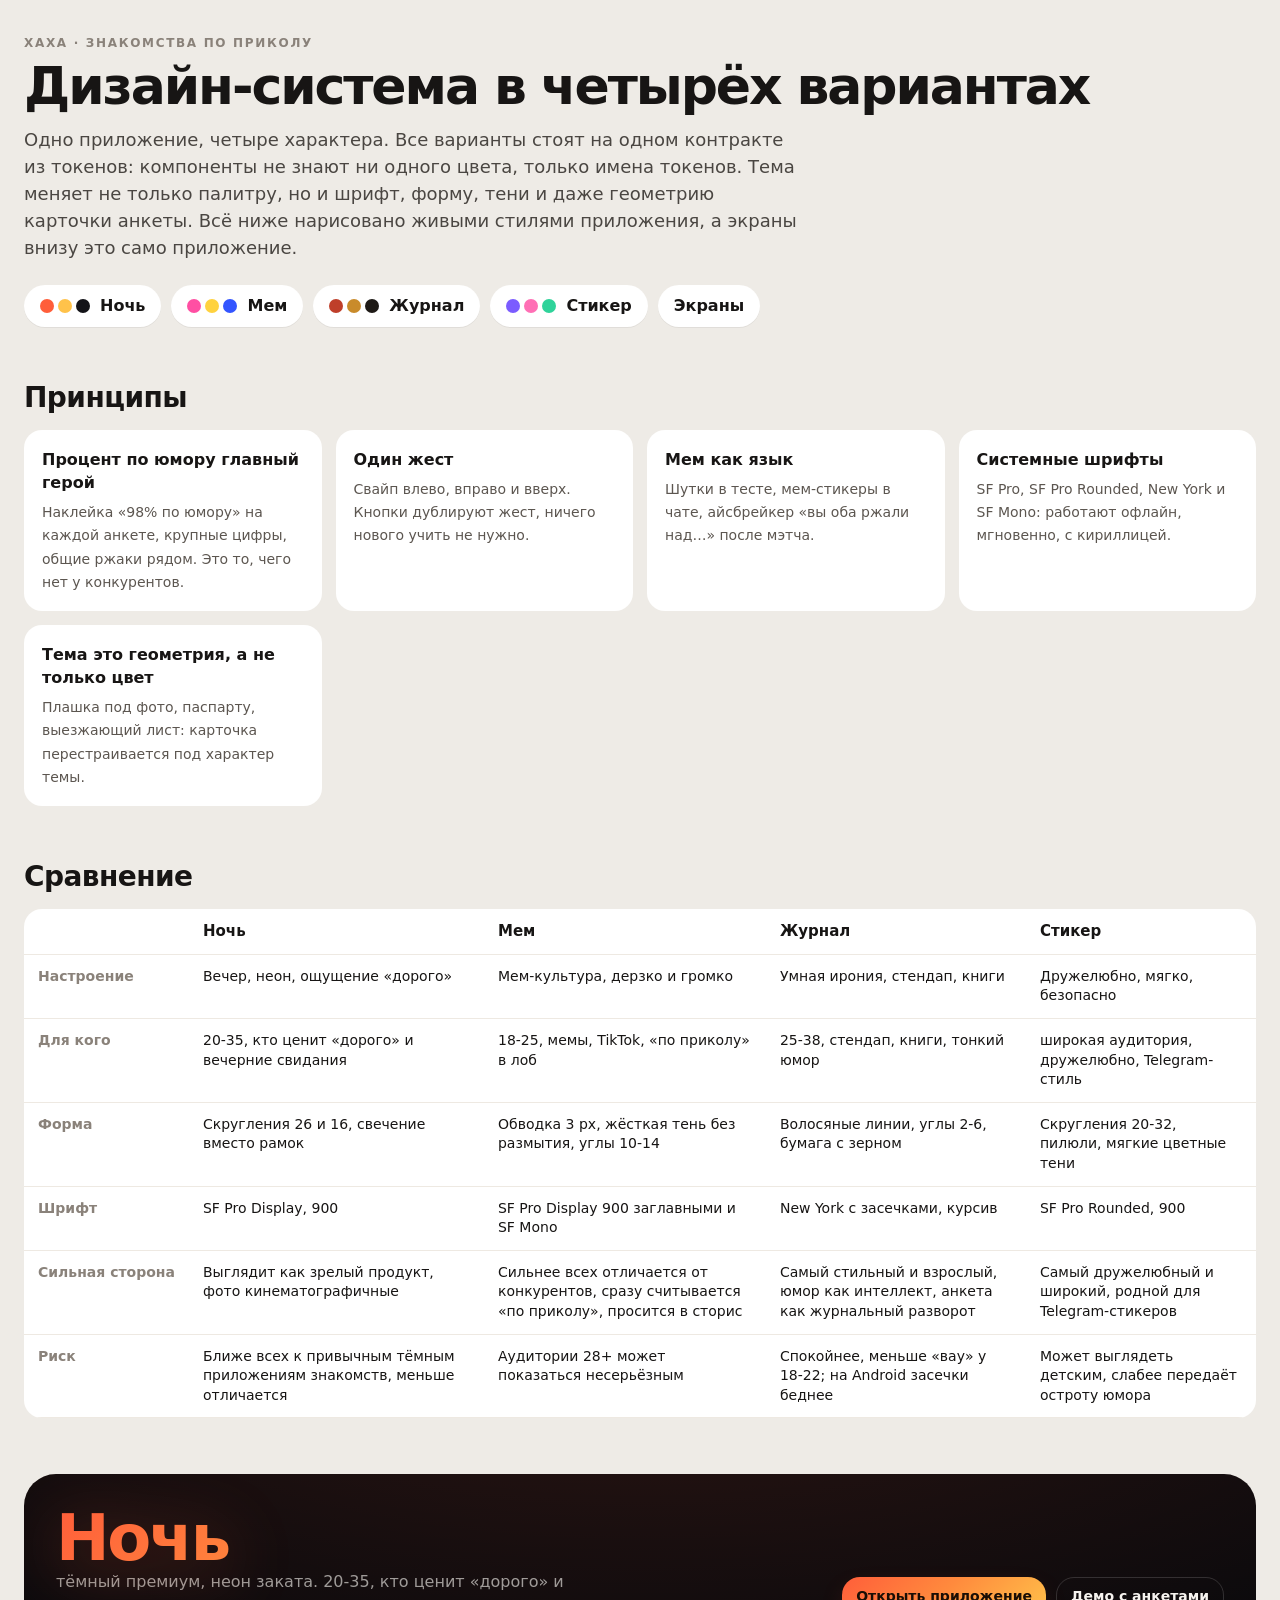
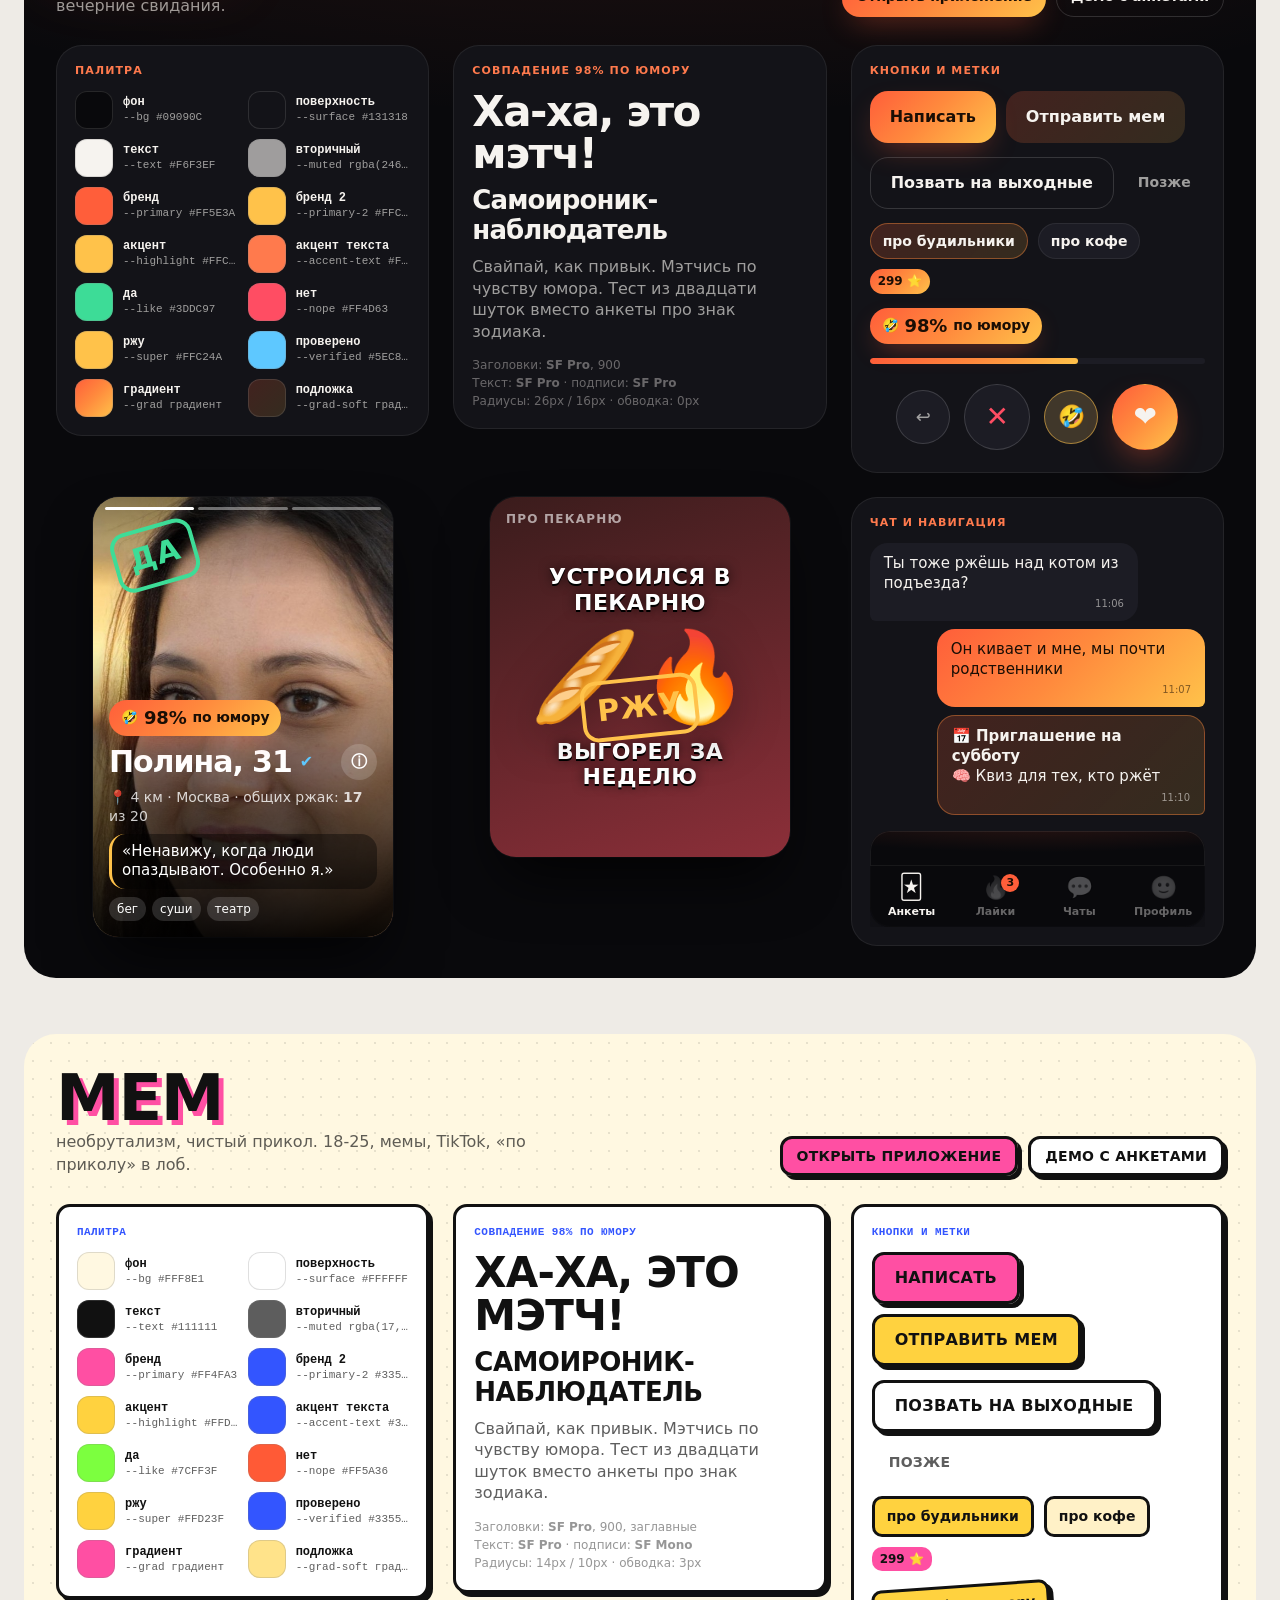
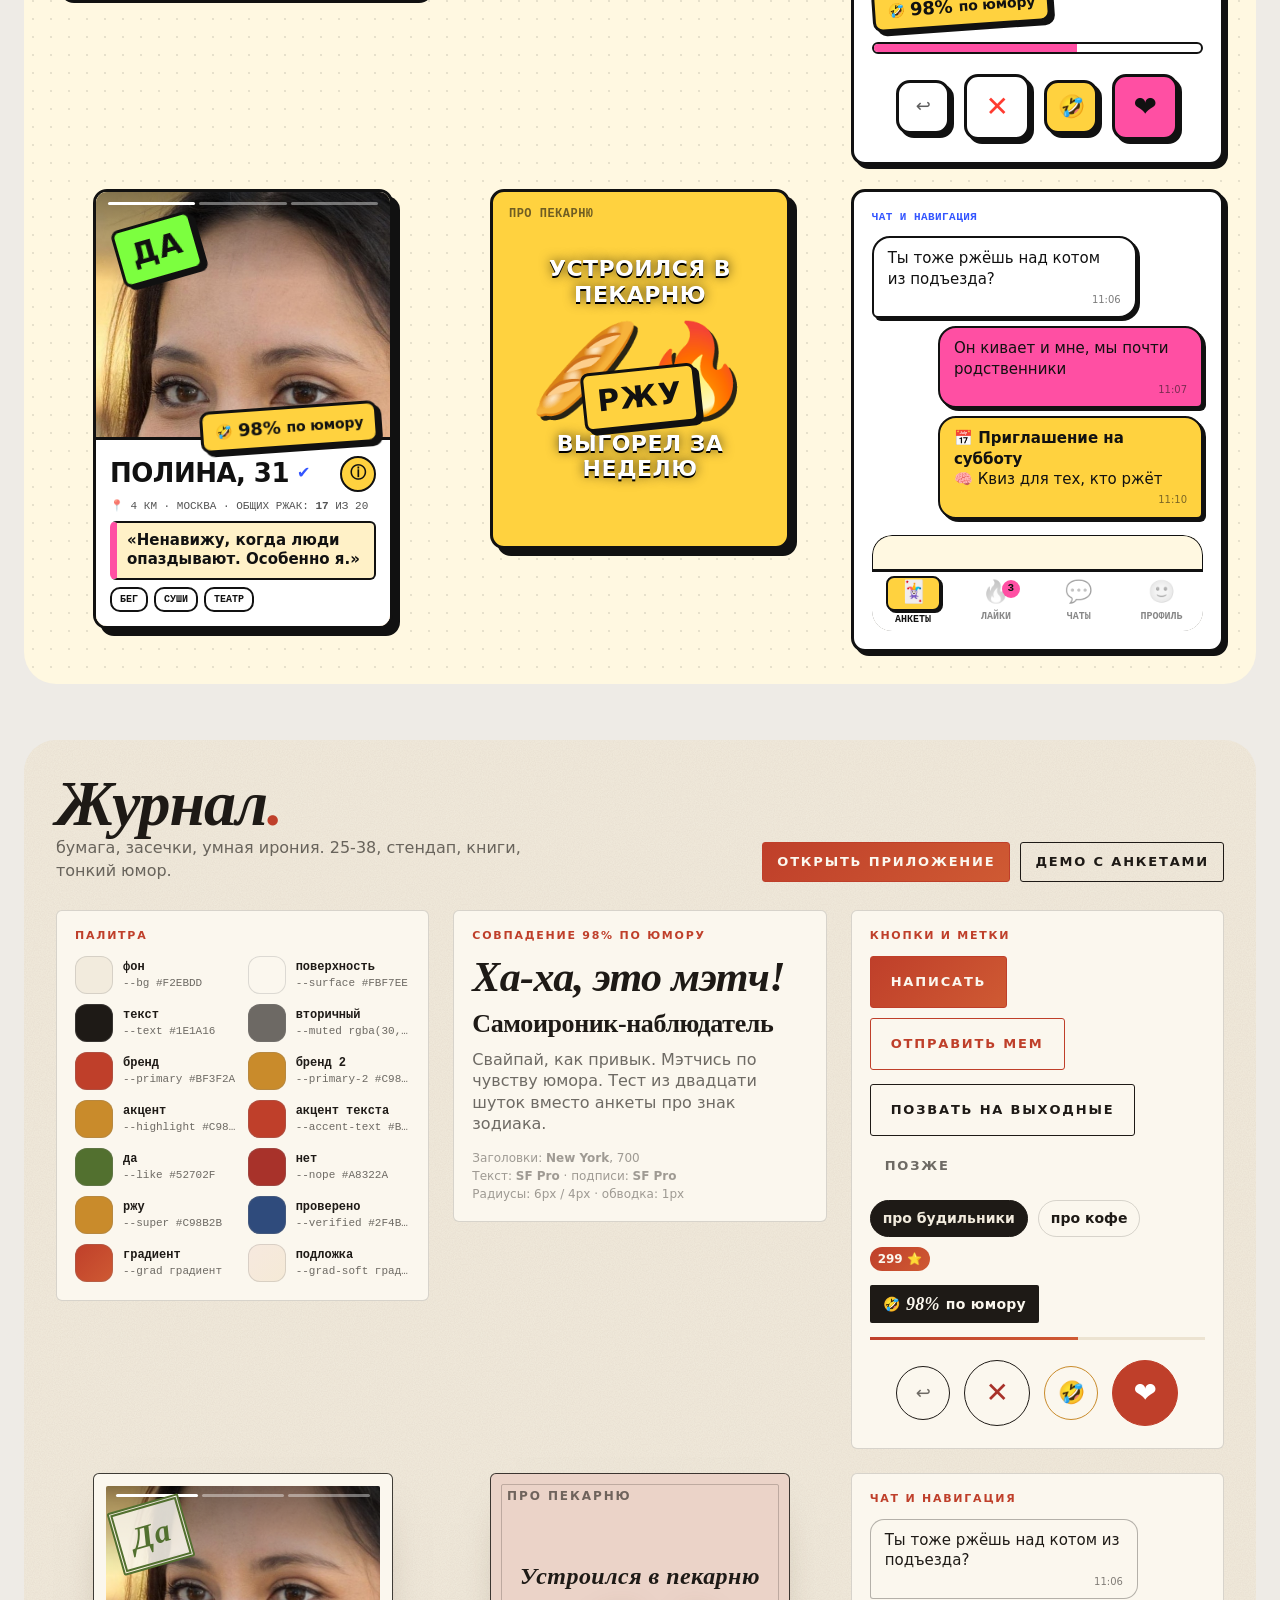
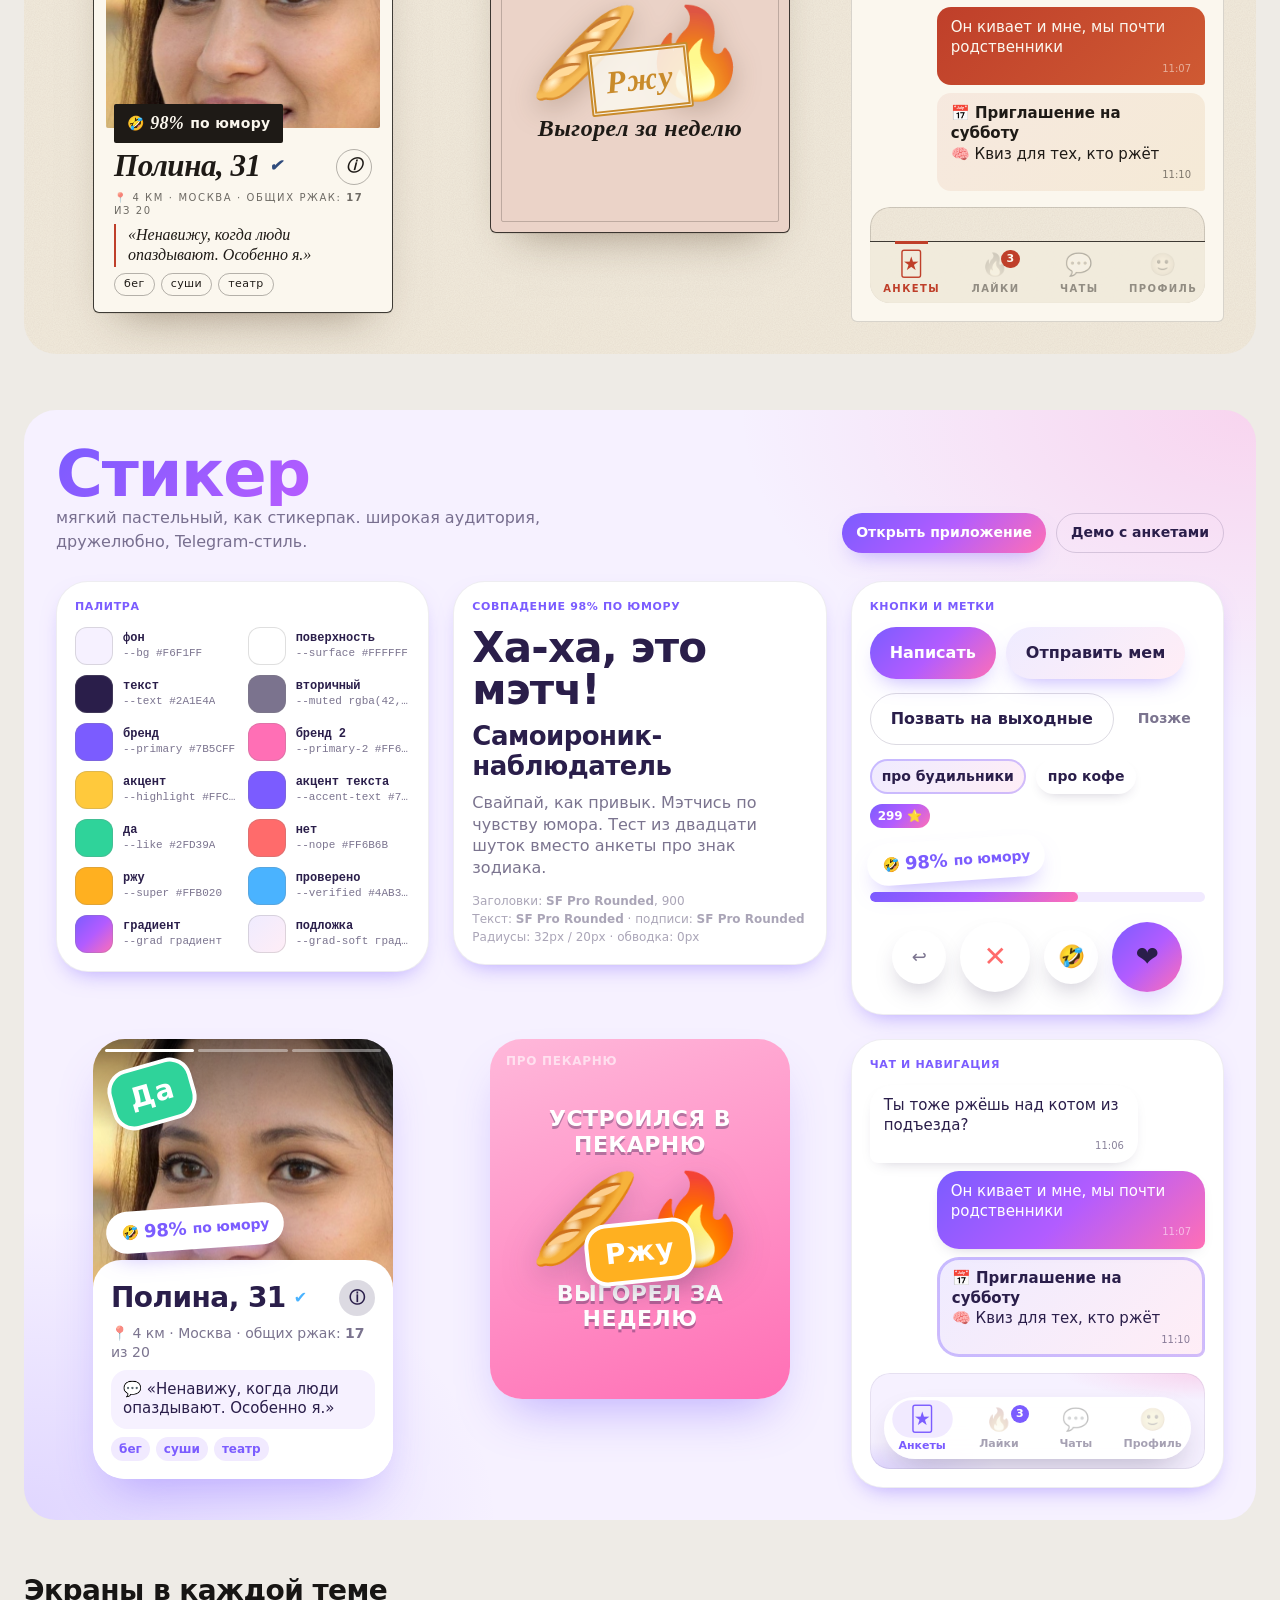
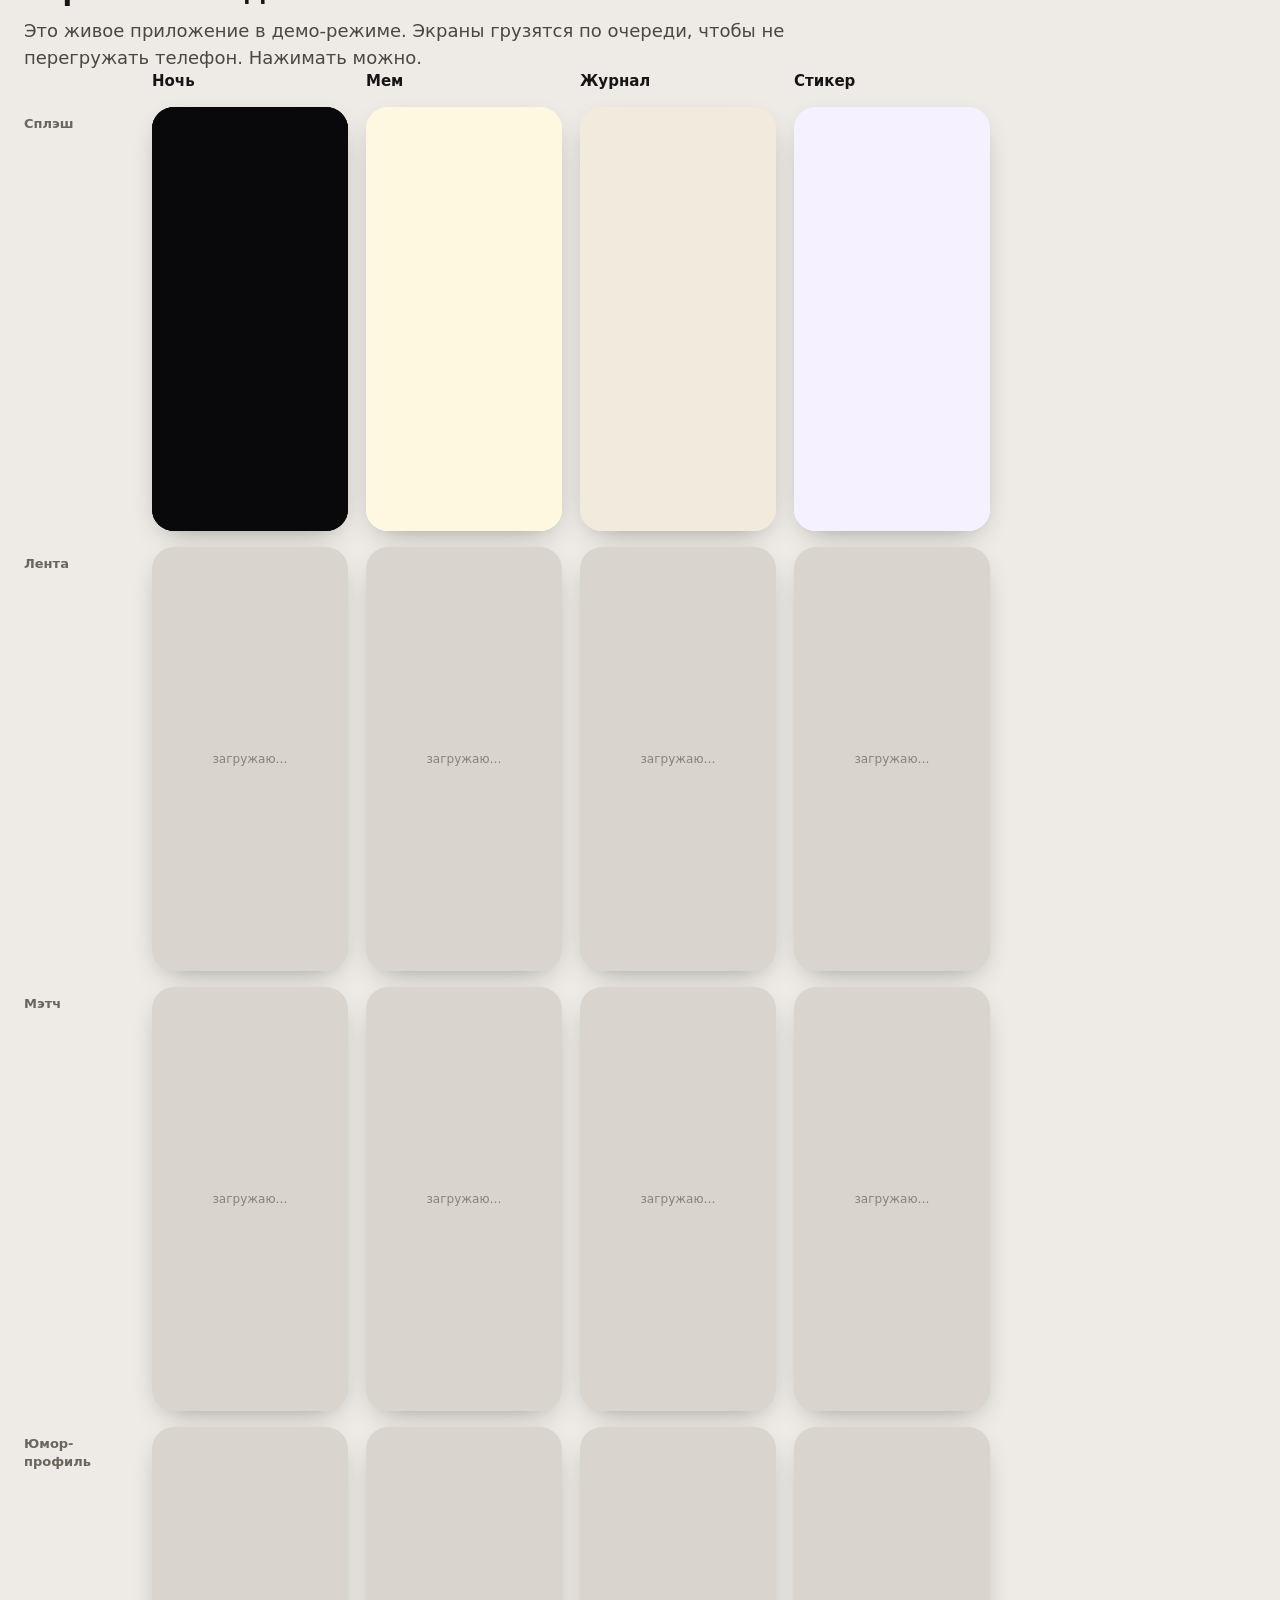
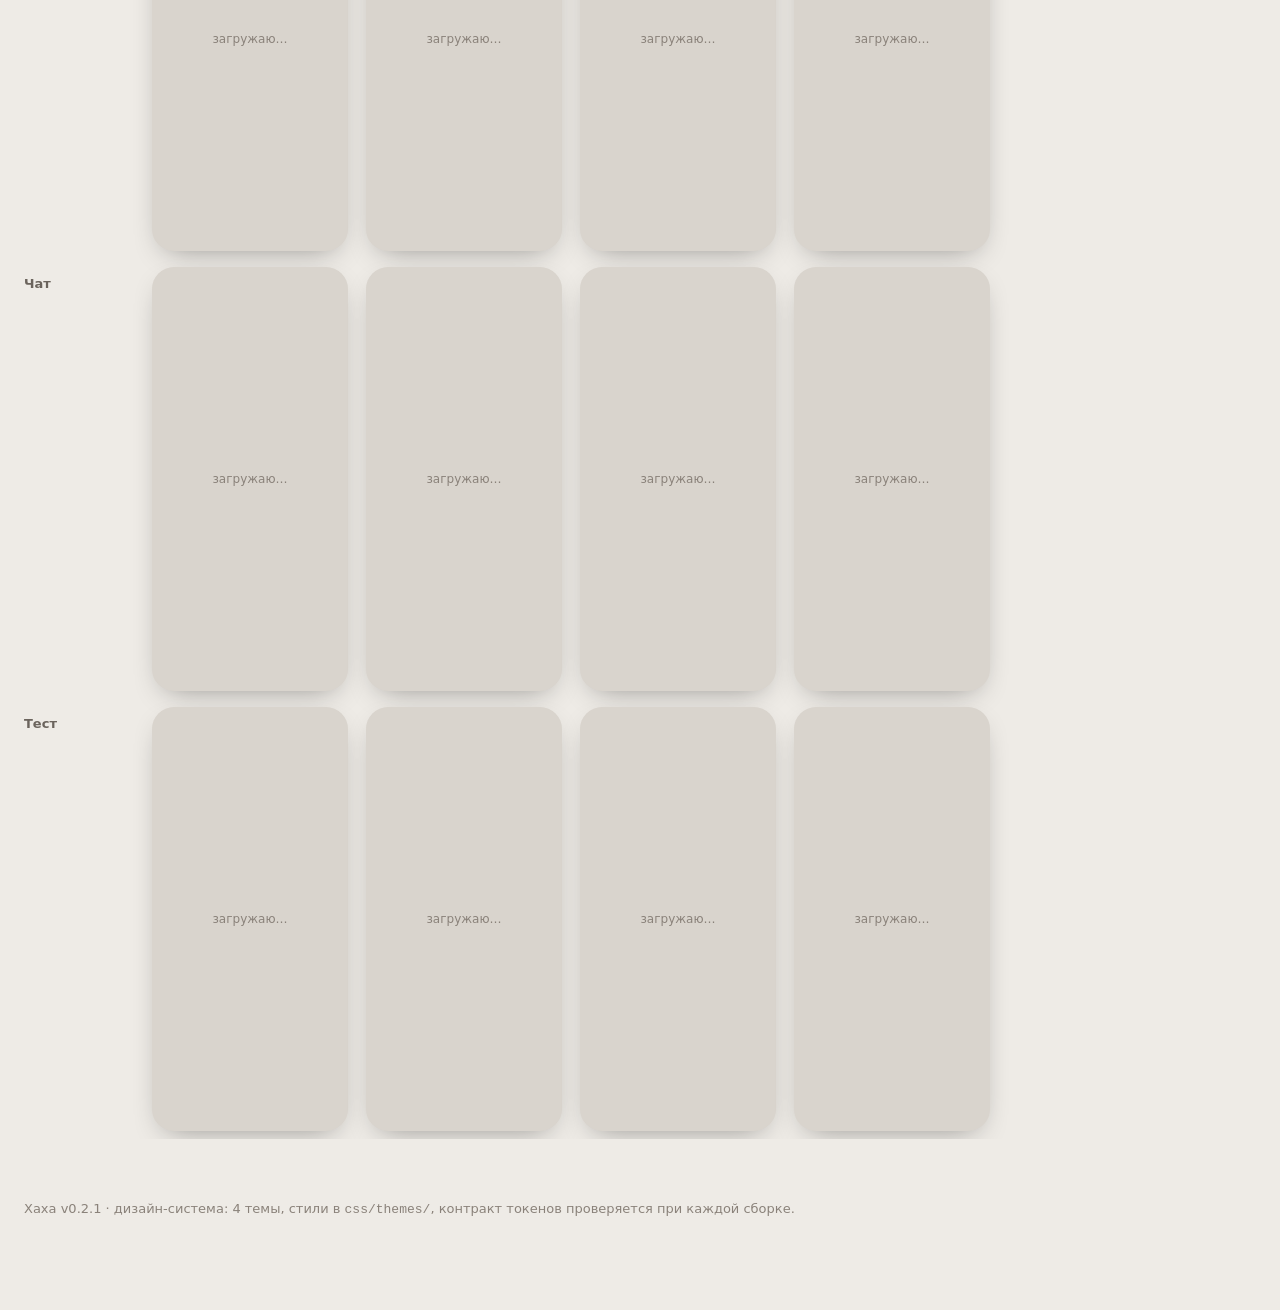
==== commit 94551742: "Хаха: прототип от 2026-09-23 11:54" ====
--- a/design.html
+++ b/design.html
@@ -4,8 +4,9 @@
 <meta charset="utf-8">
 <meta name="viewport" content="width=device-width, initial-scale=1">
 <meta name="color-scheme" content="light">
-<meta name="app-version" content="0.2.0">
+<meta name="app-version" content="0.2.1">
 <title>Хаха: дизайн-система</title>
+<link rel="icon" href="data:image/svg+xml,%3Csvg xmlns=%27http://www.w3.org/2000/svg%27 viewBox=%270 0 100 100%27%3E%3Ctext y=%27.9em%27 font-size=%2790%27%3E%F0%9F%98%82%3C/text%3E%3C/svg%3E">
 <link rel="stylesheet" href="css/app.css">
 <link rel="stylesheet" href="css/themes/night.css">
 <link rel="stylesheet" href="css/themes/meme.css">
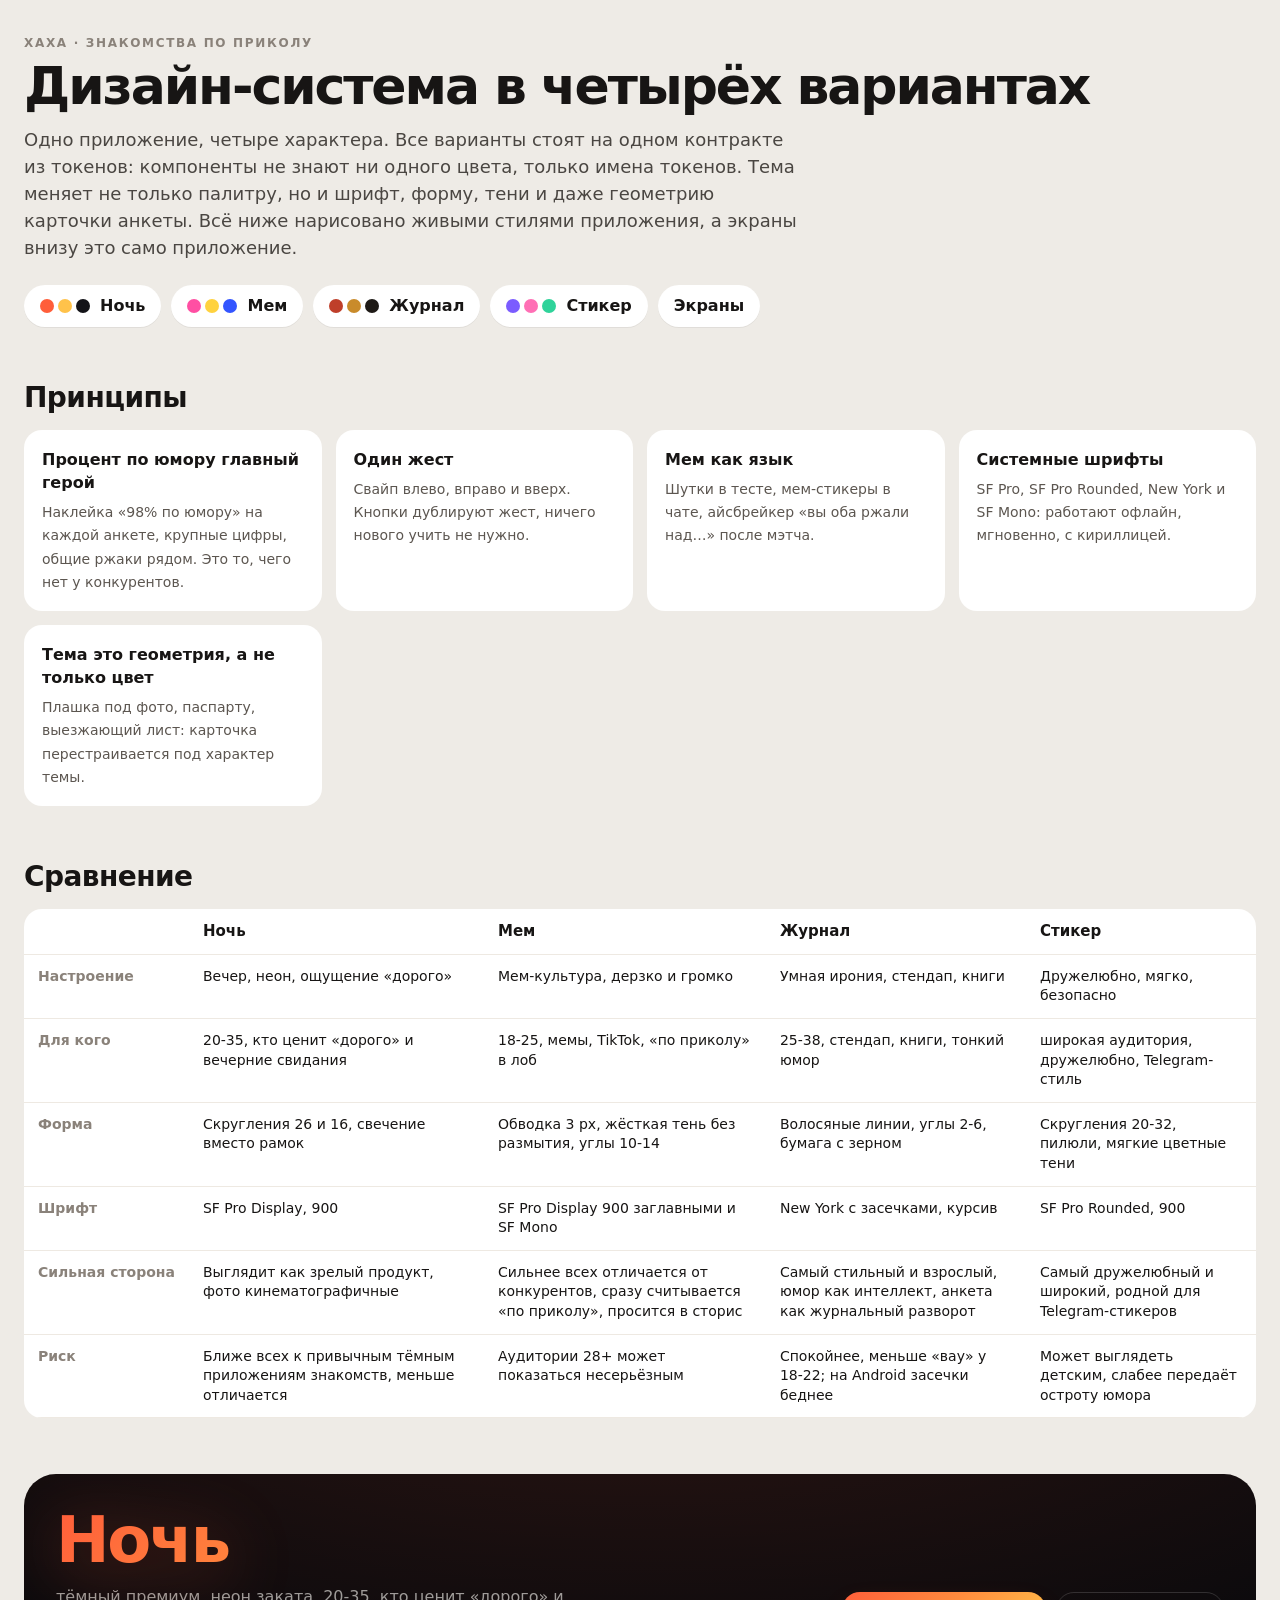
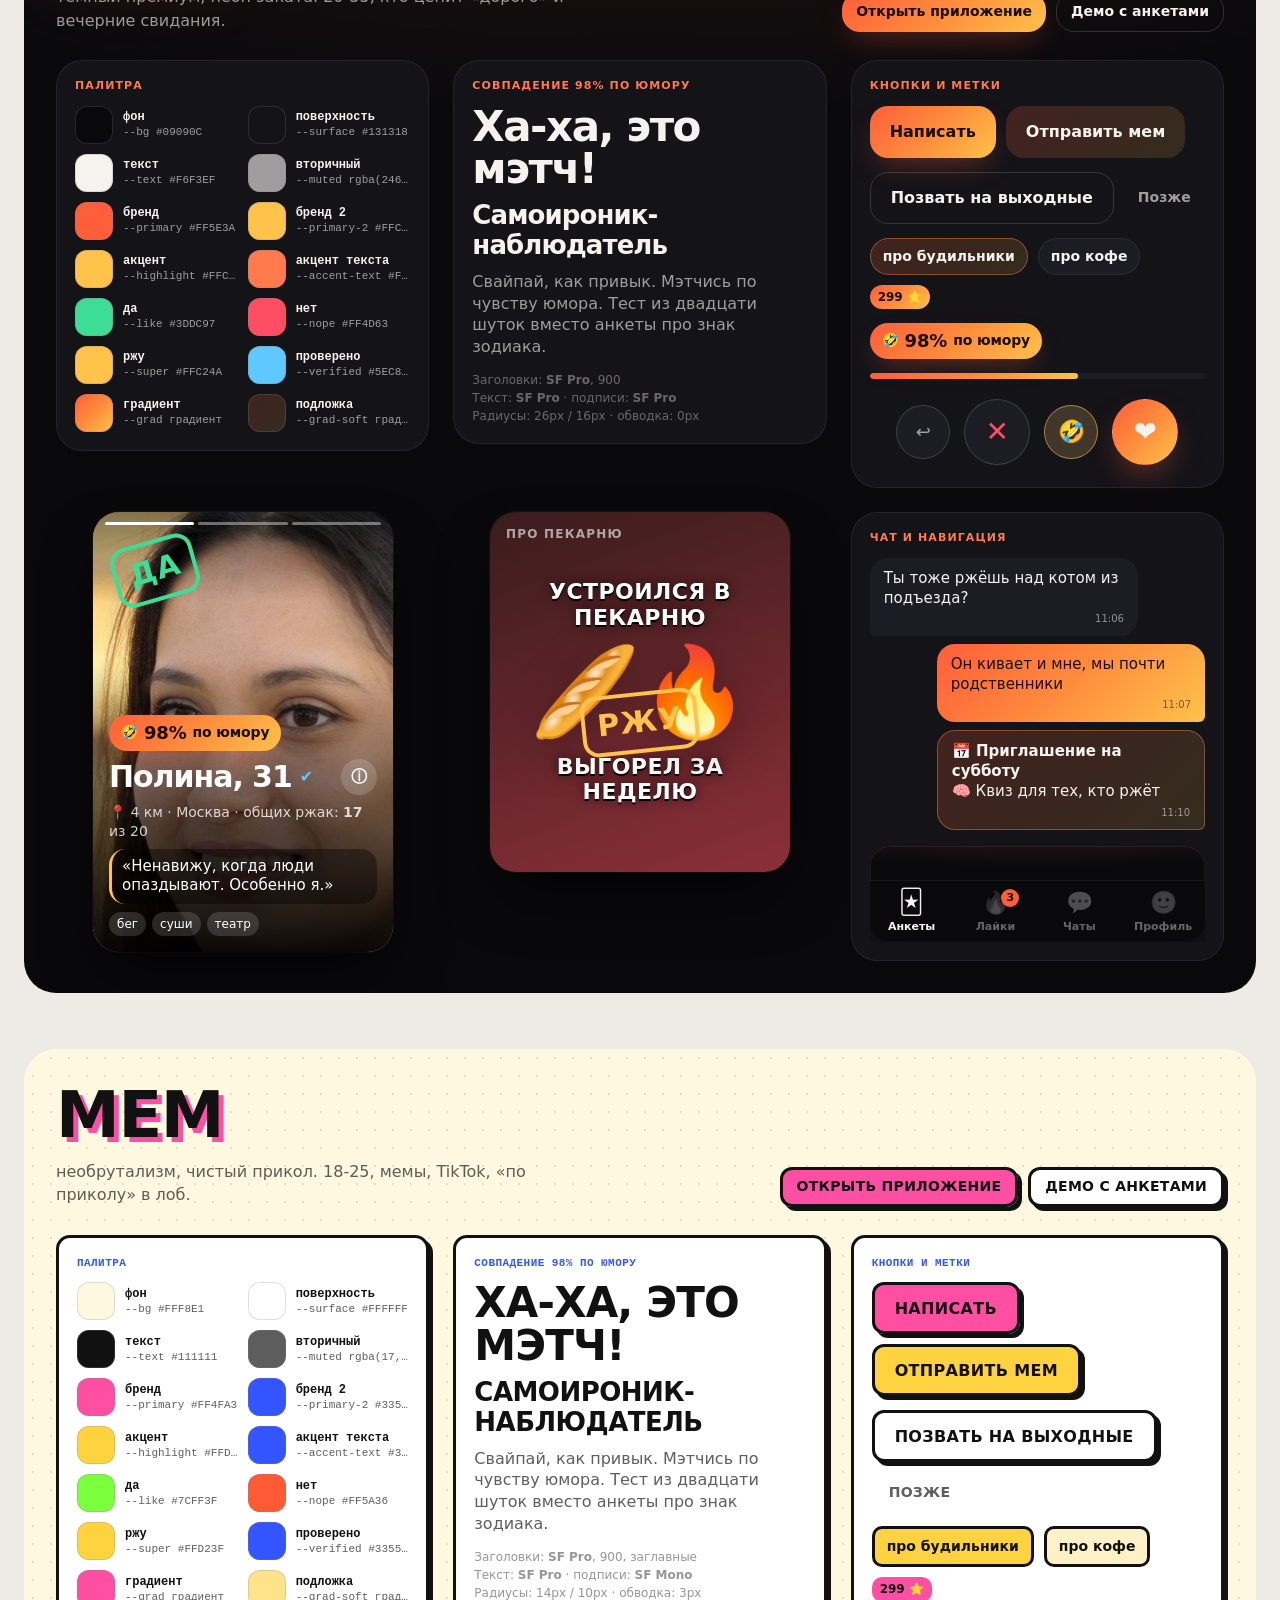
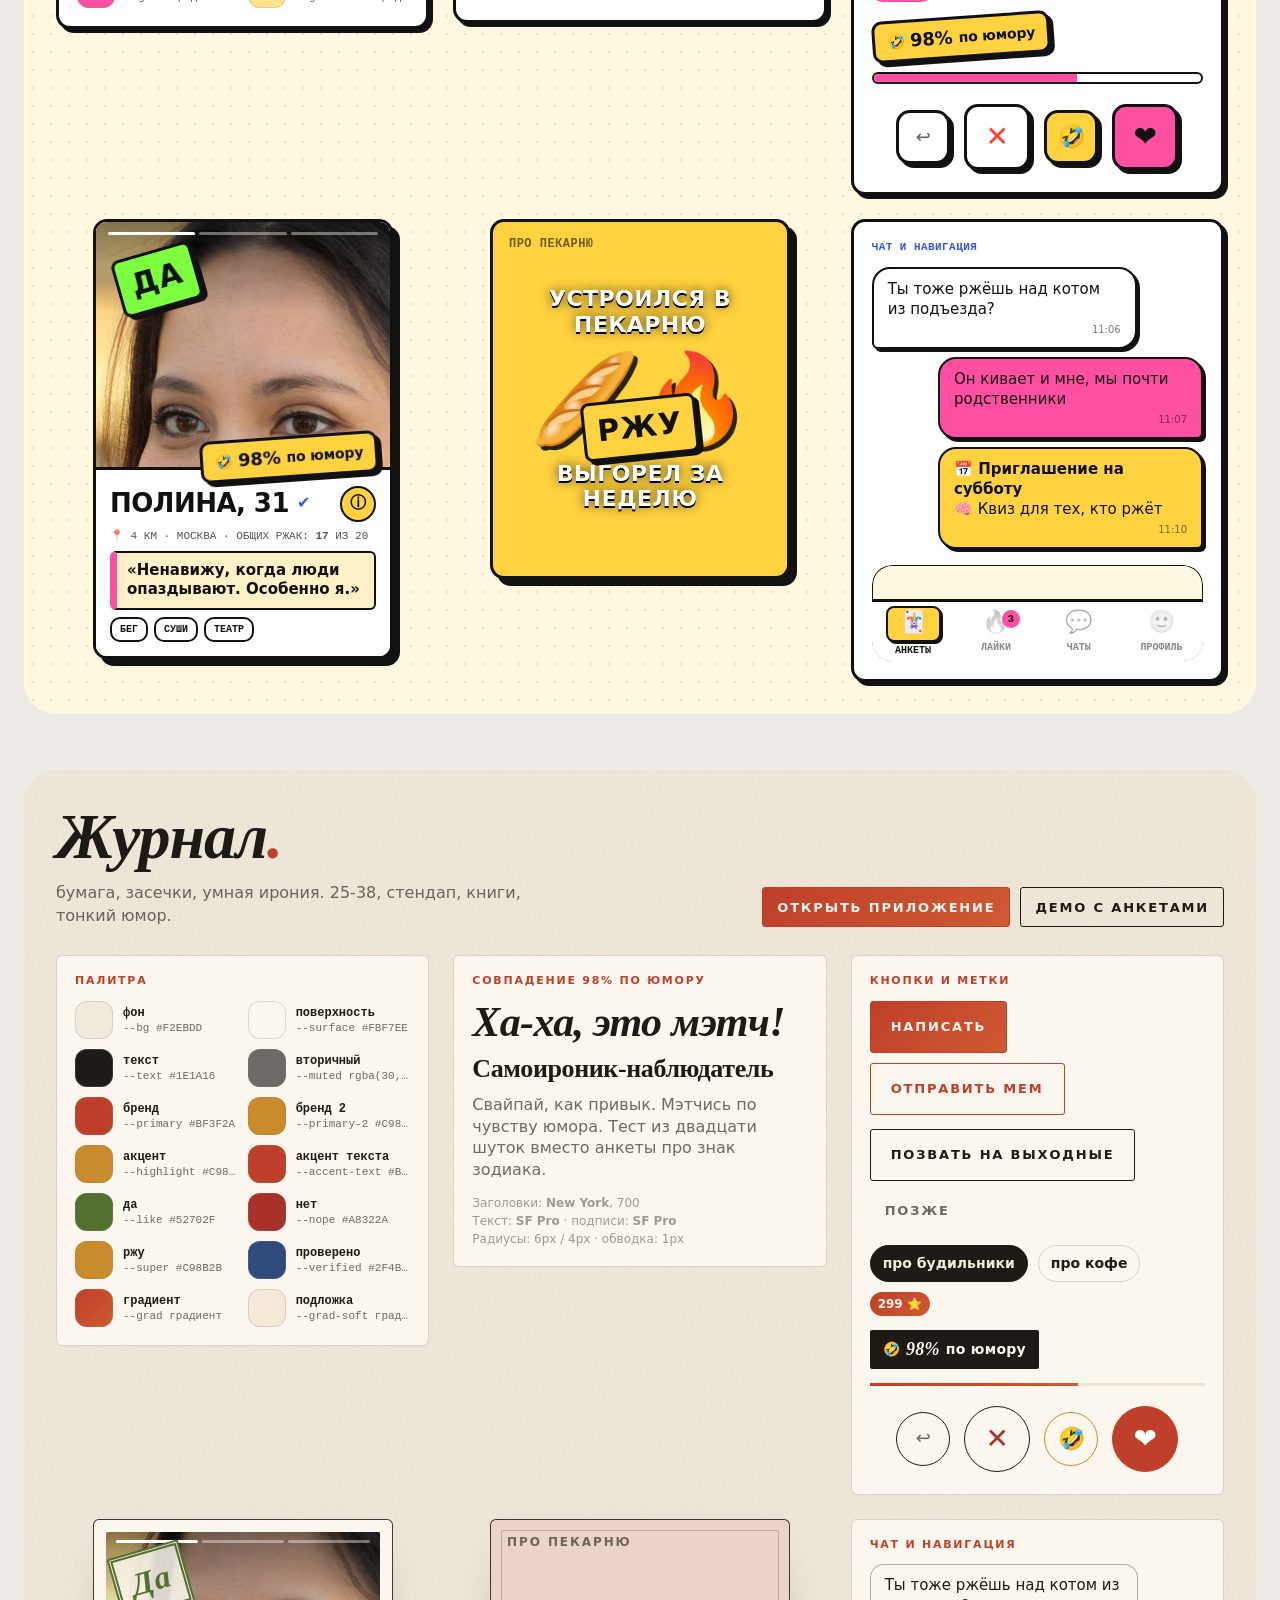
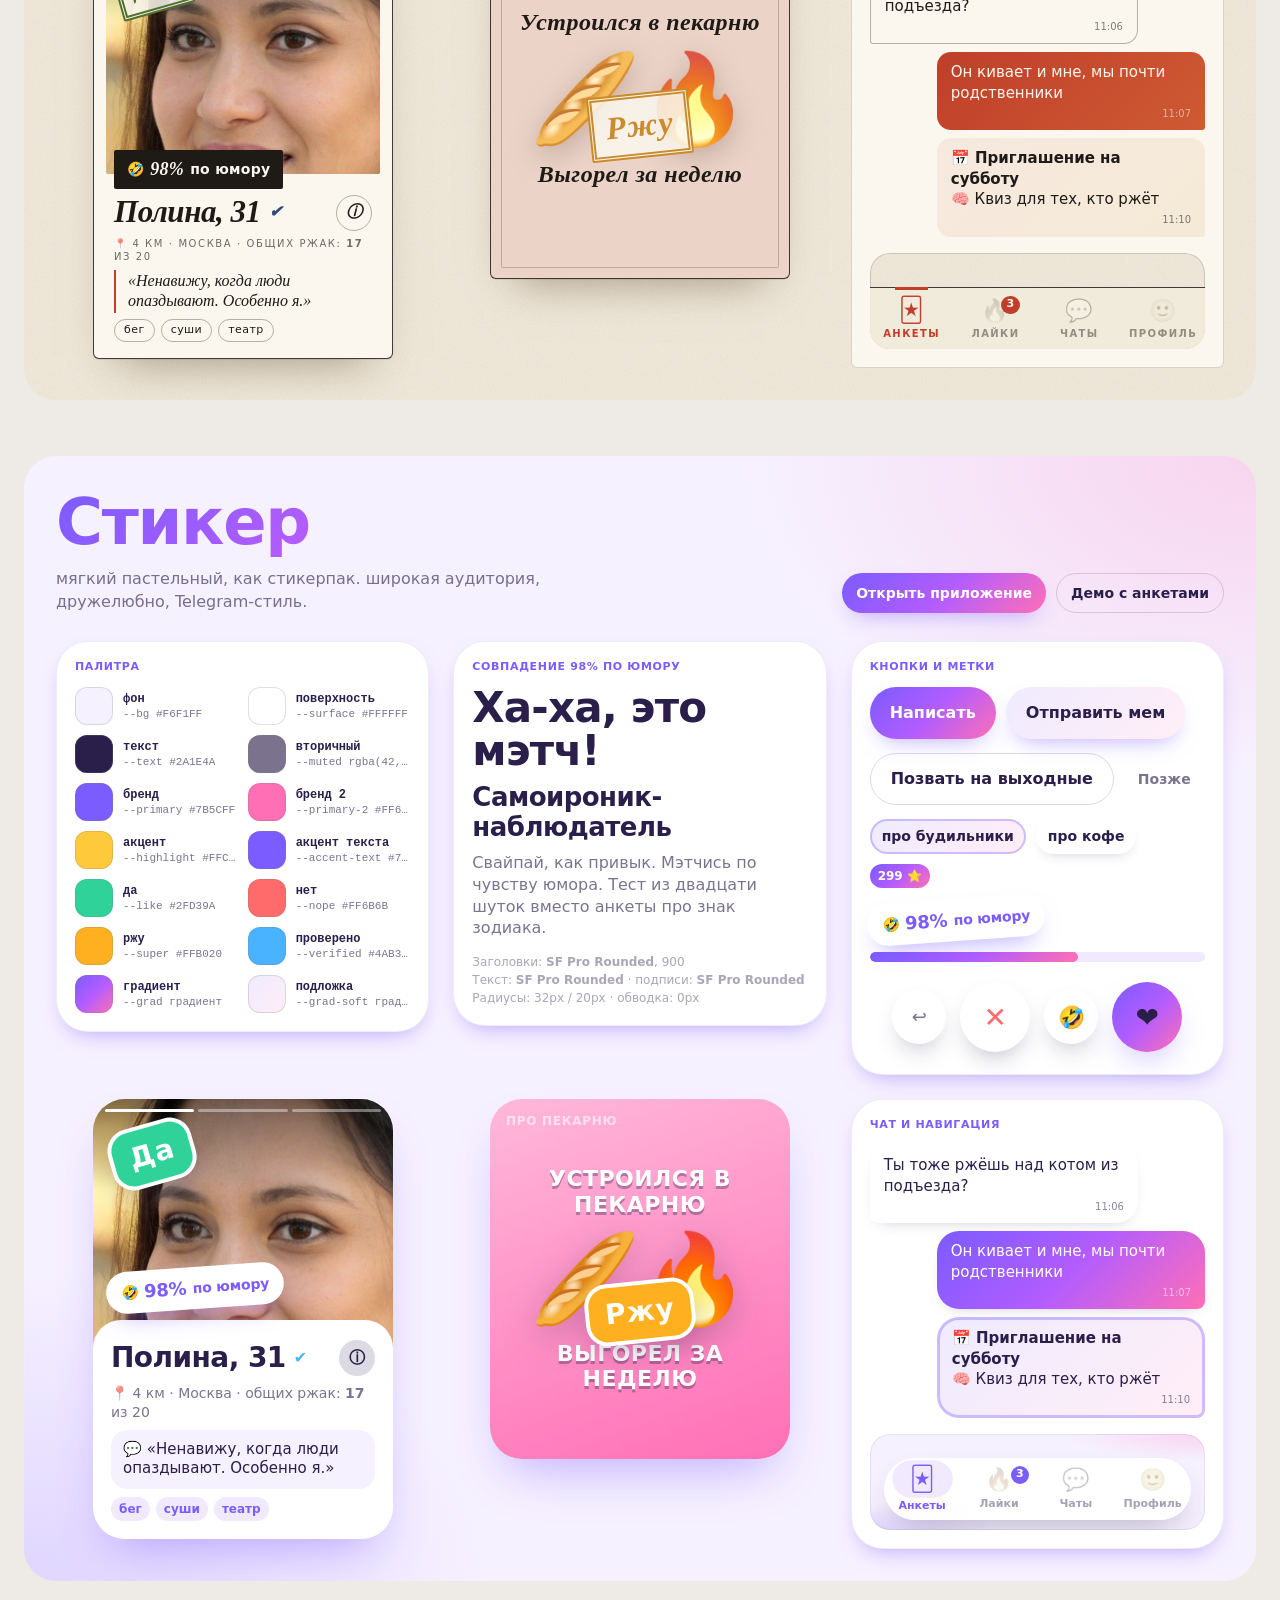
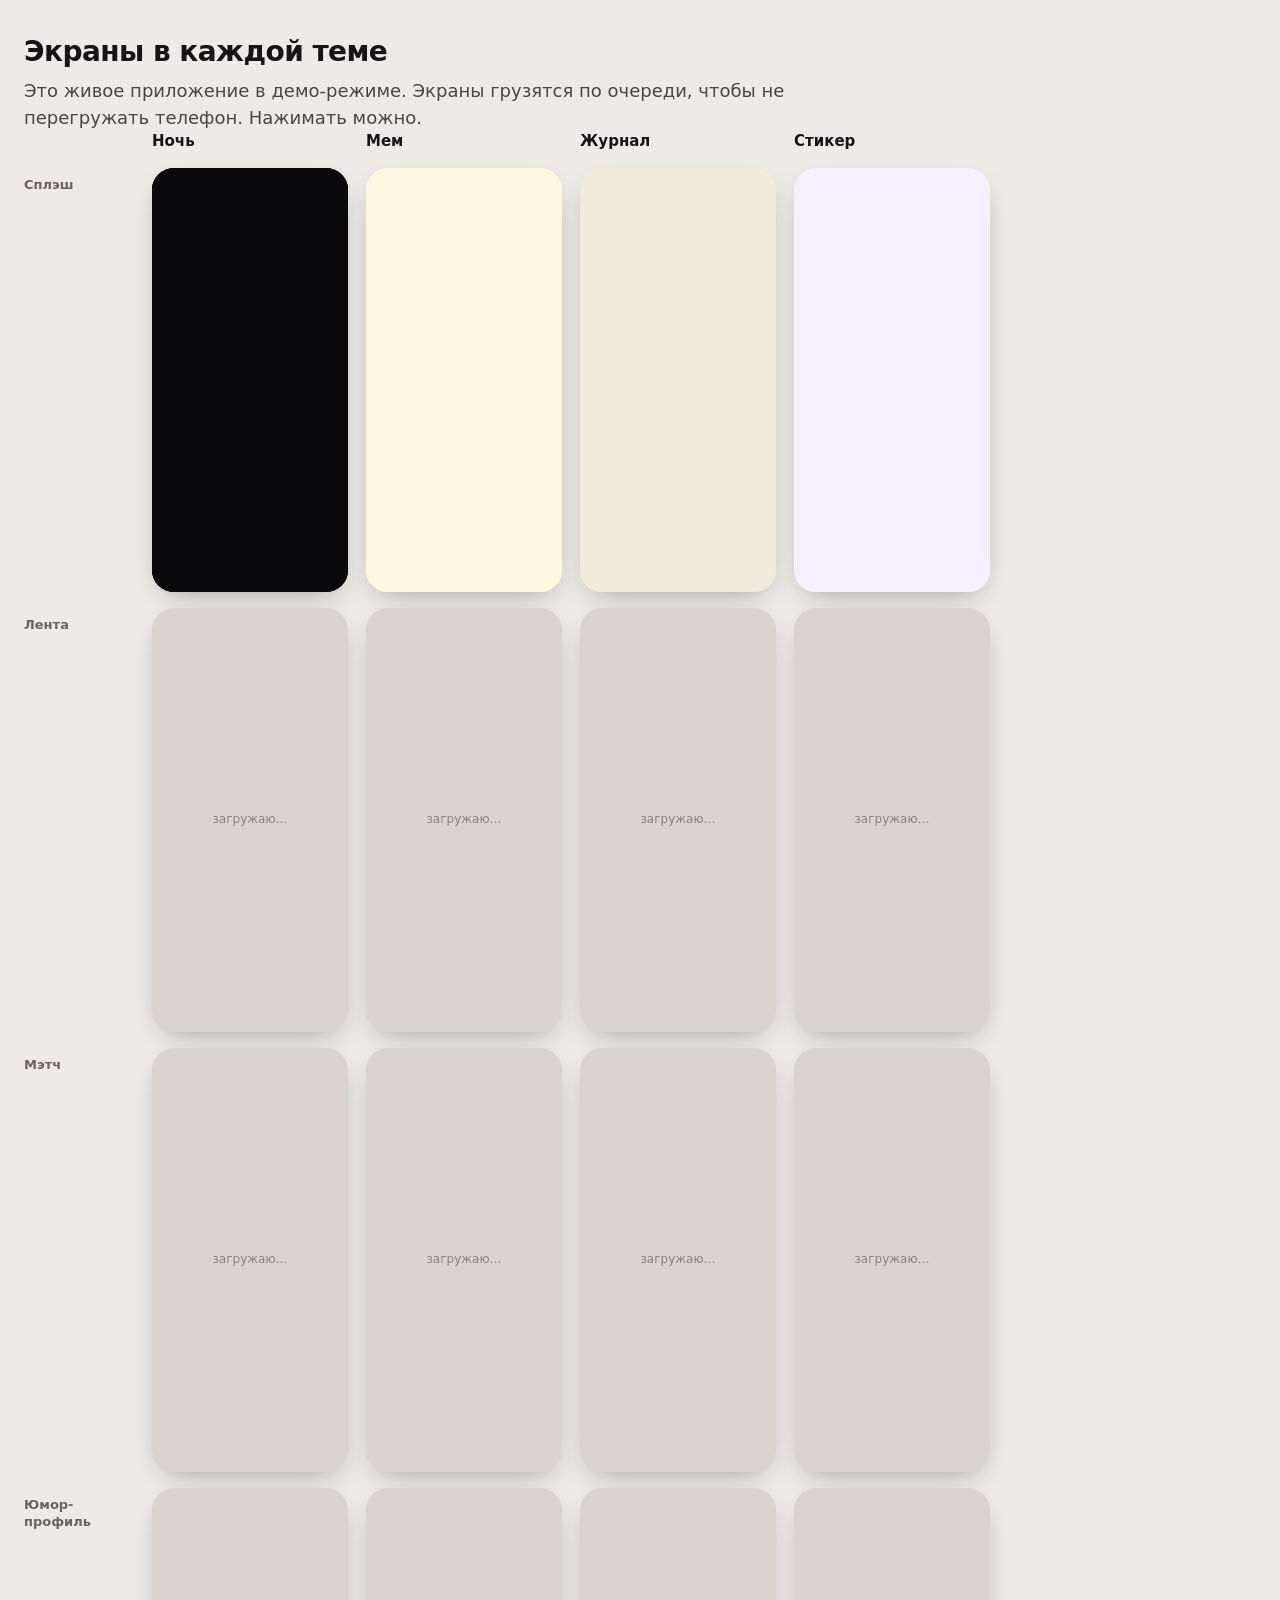
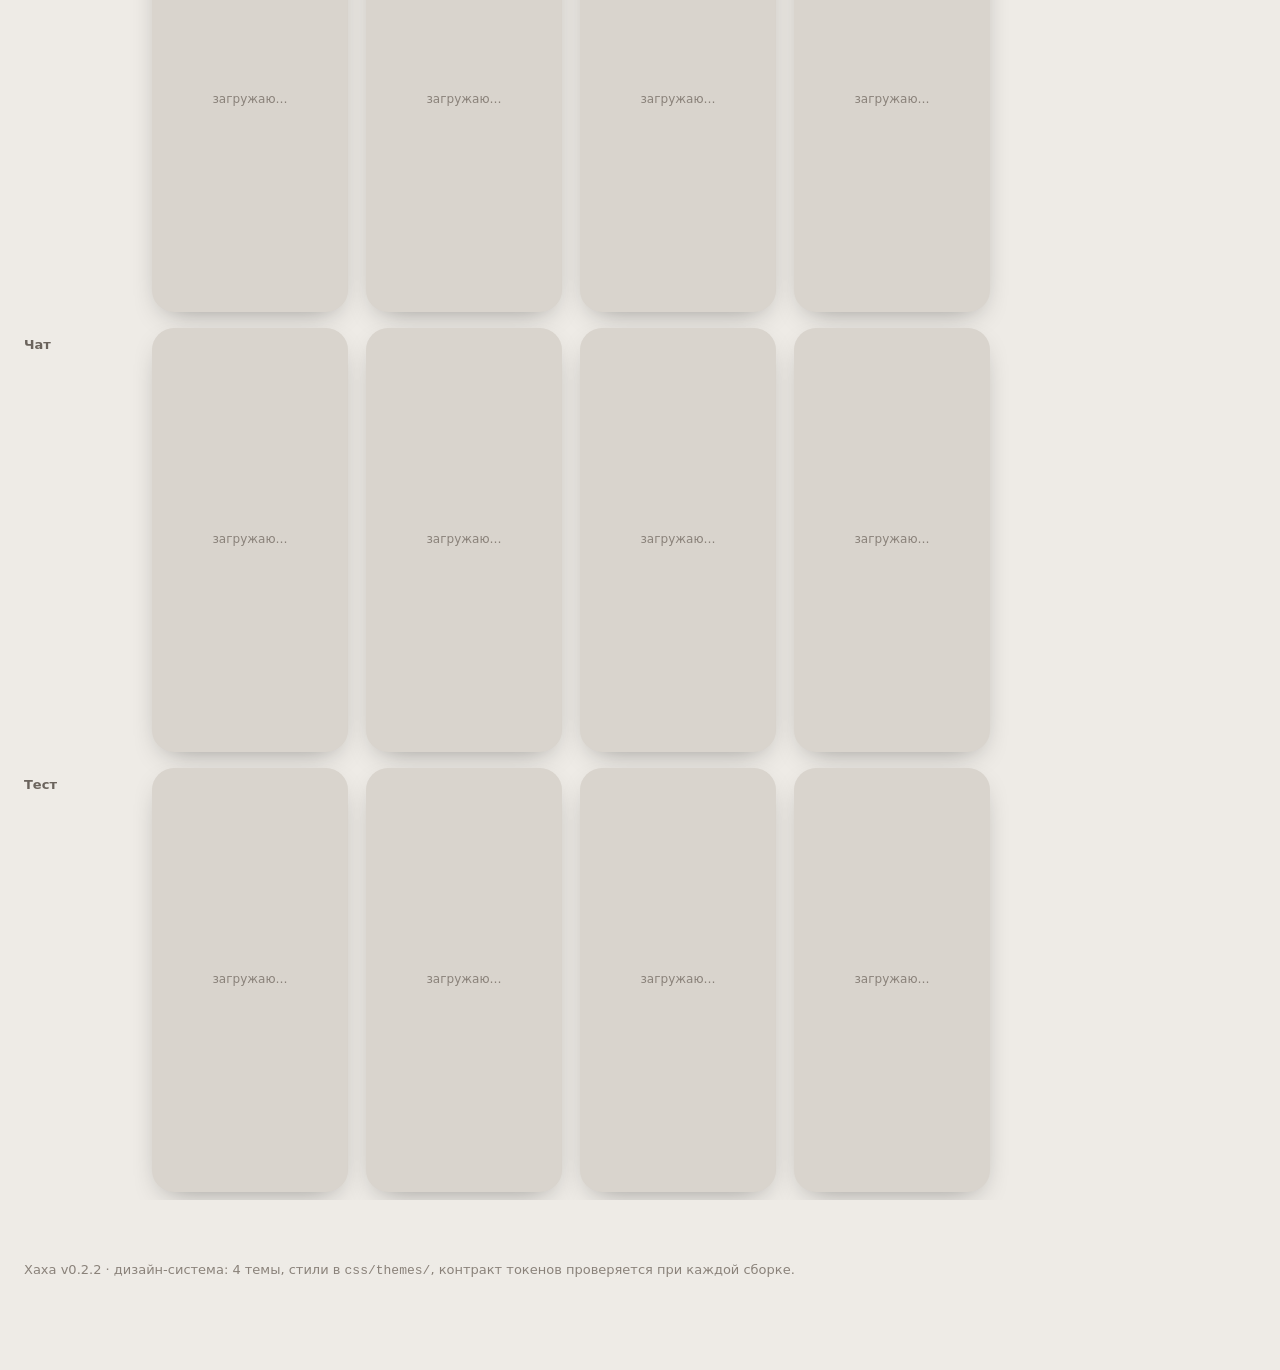
==== commit f7afefd0: "Хаха: прототип от 2026-09-23 11:55" ====
--- a/design.html
+++ b/design.html
@@ -4,7 +4,7 @@
 <meta charset="utf-8">
 <meta name="viewport" content="width=device-width, initial-scale=1">
 <meta name="color-scheme" content="light">
-<meta name="app-version" content="0.2.1">
+<meta name="app-version" content="0.2.2">
 <title>Хаха: дизайн-система</title>
 <link rel="icon" href="data:image/svg+xml,%3Csvg xmlns=%27http://www.w3.org/2000/svg%27 viewBox=%270 0 100 100%27%3E%3Ctext y=%27.9em%27 font-size=%2790%27%3E%F0%9F%98%82%3C/text%3E%3C/svg%3E">
 <link rel="stylesheet" href="css/app.css">
@@ -40,7 +40,7 @@
   /* Блок одной темы */
   .sg-theme { margin-top: 56px; border-radius: 32px; padding: 32px; background-color: var(--bg); background-image: var(--bg-art); background-size: var(--bg-art-size, auto); color: var(--text); font-family: var(--font-body); overflow: hidden; }
   .sg-theme-head { display: flex; flex-wrap: wrap; align-items: flex-end; justify-content: space-between; gap: 16px; }
-  .sg-theme-head .logo { font-size: 64px; }
+  .sg-theme-head .logo { font-size: 64px; line-height: 1.08; margin-bottom: 10px; padding-right: 0.1em; }
   .sg-theme-head .meta { color: var(--muted); max-width: 520px; line-height: 1.45; }
   .sg-theme-head .open { display: flex; gap: 10px; flex-wrap: wrap; }
   .sg-grid { display: grid; grid-template-columns: repeat(auto-fit, minmax(290px, 1fr)); gap: 24px; margin-top: 28px; align-items: start; }
